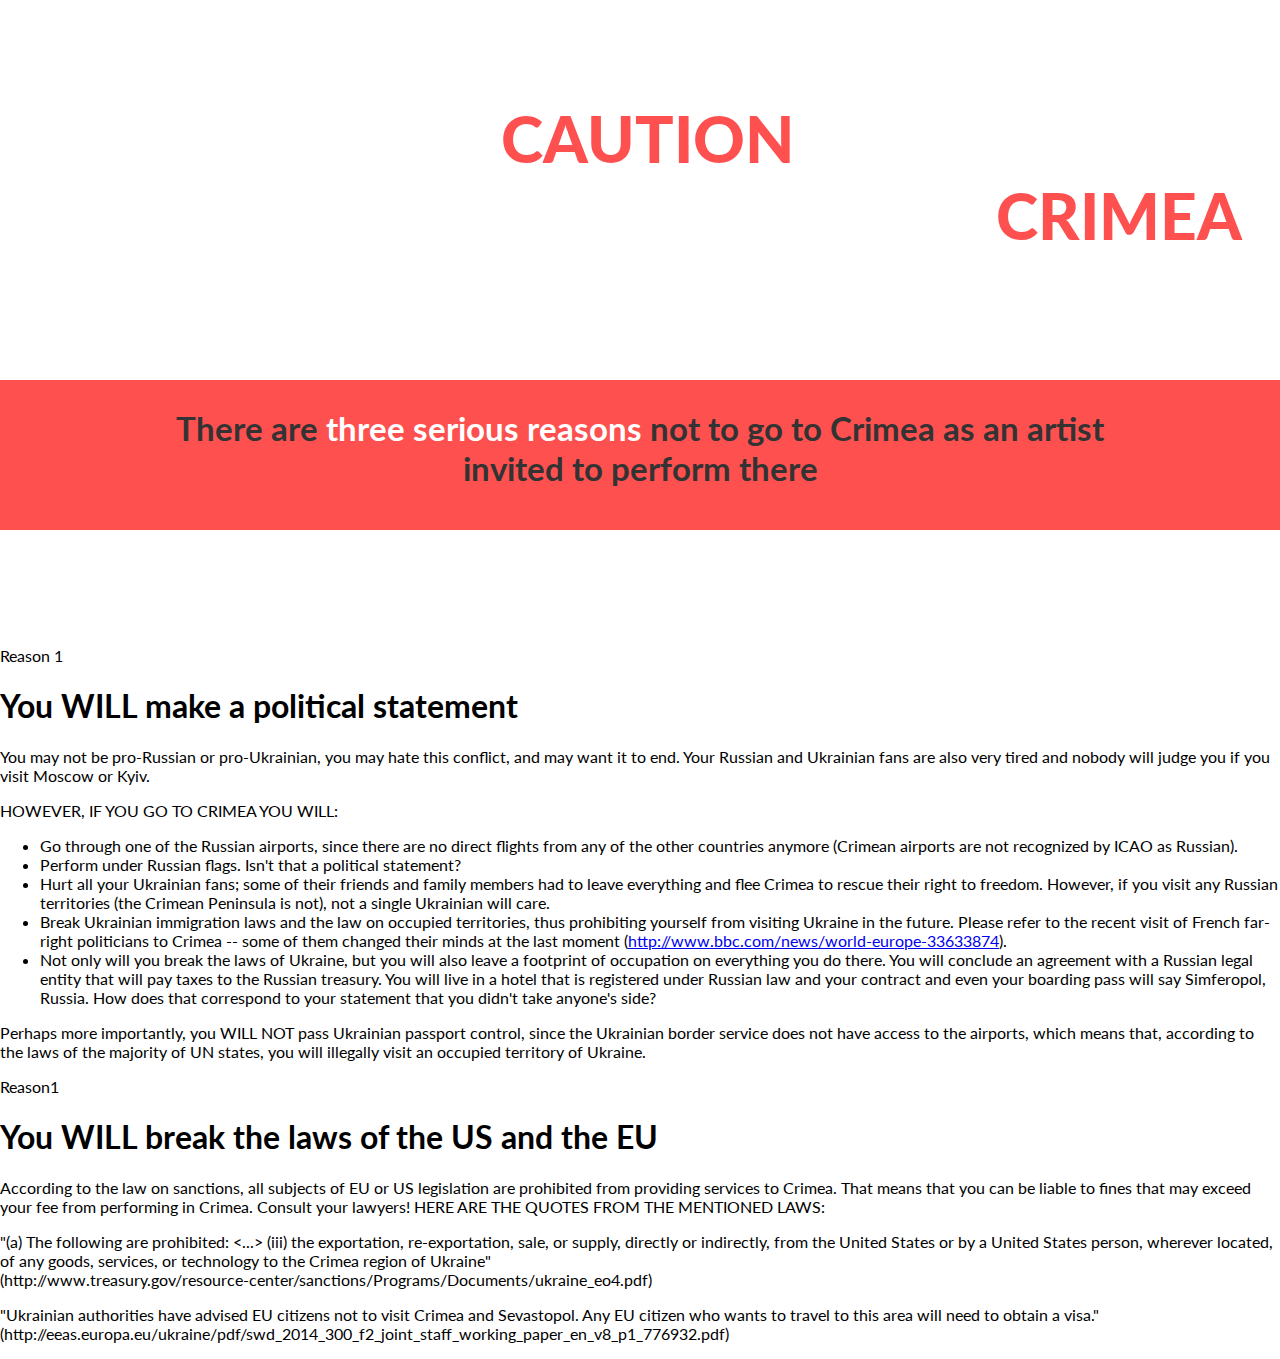
==== index2.html @ 4789ea80 "First commit" ====
<!DOCTYPE html>
<html>
<head>
  <meta http-equiv="Content-Type" content="text/html; charset=windows-1251" />
  <meta http-equiv="keywords" content="web hosting, hosting, online services, domain names, domains" />
  <META HTTP-EQUIV="CACHE-CONTROL" CONTENT="NO-CACHE">
  <META HTTP-EQUIV="PRAGMA" CONTENT="NO-CACHE">
  <meta http-equiv="description" content="web hosting, hosting, online services, domain names, domains" />
	<link href='https://fonts.googleapis.com/css?family=Lato:900,700,400' rel='stylesheet' type='text/css'>
  <link href="style.css" rel="stylesheet" type="text/css" />
  <title>A Word Of Caution To Artists Thinking Of Performing In Crimea</title>
</head>
<body>
  <header>
  	<img src="CrimNash.jpg" alt="" id="bg-img">
  	<h1>A word of <span class='warning'>caution</span> to artists<br />thinking of performing in <span class='warning'>Crimea</span></h1>
  	<footer>
  		<h2>There are <span class='white'>three serious reasons</span> not to go to Crimea as an artist<br />invited to perform there</h2>
  	</footer>
  </header>
  <section class='reason'>
  	<p class="reason">Reason 1</p>
  	<h1>You WILL make a political statement</h1>
  	<p class="description">
  		You may not be pro-Russian or pro-Ukrainian, you may hate this conflict, and may want it to end. Your Russian and Ukrainian fans are also very tired and nobody will judge you if you visit Moscow or Kyiv.
  	</p>
  	<p>
  		<span class='uppercase'>However, if you go to Crimea you WILL:</span>
  		<ul>
  			<li>Go through one of the Russian airports, since there are no direct flights from any of the other countries anymore (Crimean airports are not recognized by ICAO as Russian).</li>
  			<li>Perform under Russian flags. Isn't that a political statement?</li>
  			<li>Hurt all your Ukrainian fans; some of their friends and family members had to leave everything and flee Crimea to rescue their right to freedom. However, if you visit any Russian territories (the Crimean Peninsula is not), not a single Ukrainian will care.</li>
  			<li>Break Ukrainian immigration laws and the law on occupied territories, thus prohibiting yourself from visiting Ukraine in the future. Please refer to the recent visit of French far-right politicians to Crimea -- some of them changed their minds at the last moment (<a href="http://www.bbc.com/news/world-europe-33633874">http://www.bbc.com/news/world-europe-33633874</a>).</li>
  			<li>Not only will you break the laws of Ukraine, but you will also leave a footprint of occupation on everything you do there. You will conclude an agreement with a Russian legal entity that will pay taxes to the Russian treasury. You will live in a hotel that is registered under Russian law and your contract and even your boarding pass will say Simferopol, Russia. How does that correspond to your statement that you didn't take anyone's side?</li>
  		</ul>
  	</p>
  	<p class="description">
  		Perhaps more importantly, you WILL NOT pass Ukrainian passport control, since the Ukrainian border service does not have access to the airports, which means that, according to the laws of the majority of UN states, you will illegally visit an occupied territory of Ukraine.
  	</p>
  </section>
  <section class='reason'>
  	<p class="reason">Reason1</p>
  	<h1>You WILL break the laws of the US and the EU</h1>
  	<p class="description">
  		According to the law on sanctions, all subjects of EU or US legislation are prohibited from providing services to Crimea. That means that you can be liable to fines that may exceed your fee from performing in Crimea. Consult your lawyers!
  		<span class="uppercase">Here are the quotes from the mentioned laws:</span>
  		<p>
  			"(a) The following are prohibited: <...>
(iii) the exportation, re-exportation, sale, or supply, directly or indirectly, from the United States or by a United States person, wherever located, of any goods, services, or technology to the Crimea region of Ukraine"<br />
(http://www.treasury.gov/resource-center/sanctions/Programs/Documents/ukraine_eo4.pdf)
  		</p>
  		<p>
  			"Ukrainian authorities have advised EU citizens not to visit Crimea and Sevastopol. Any
EU citizen who wants to travel to this area will need to obtain a visa."<br />
(http://eeas.europa.eu/ukraine/pdf/swd_2014_300_f2_joint_staff_working_paper_en_v8_p1_776932.pdf)
  		</p>
  	</p>
  </section>
  <section class='reason'></section>
  <section class='interstitial'></section>
  <section class='quotes'></section>
  <section class='govt-advice'></section>
</body>
</html>
---- style.css ----
/*
	Red #ff5050
	Gray #666666
	Text #333333
*/

body {
	font-family: 'Lato', sans-serif;
	margin: 0;
	padding: 0;
}

header {
	height: 530px;
}

span.warning {
	color: #ff5050;
}

header footer {
	height: 150px;
	background-color: #ff5050;
	position: absolute;
	top: 380px;
	min-width: 100%;
	z-index: 10;
}

header footer h2 {
	width: 100%;
	text-align: center;
	color: #333;
	font-size: 25pt;
	font-weight: 700;
}

header footer h2 span.white {
	color: #fff;
}

.uppercase {
	text-transform: uppercase;
}

header h1 {
	font-weight: 900;
	margin-top: 100px;
	position: relative;
	z-index: 10;
	width: 100%;
	text-align: center;
	text-transform: uppercase;
	color: #fff;
	font-family: 'Lato', sans-serif;
	font-size: 48pt;
}

#bg-img {
	z-index: 0;
	position: absolute;
  top: 0;
  left: 0;

  /* Preserve aspet ratio */
  min-width: 100%;
  height: 380px;
}

section.reason h1 {

}
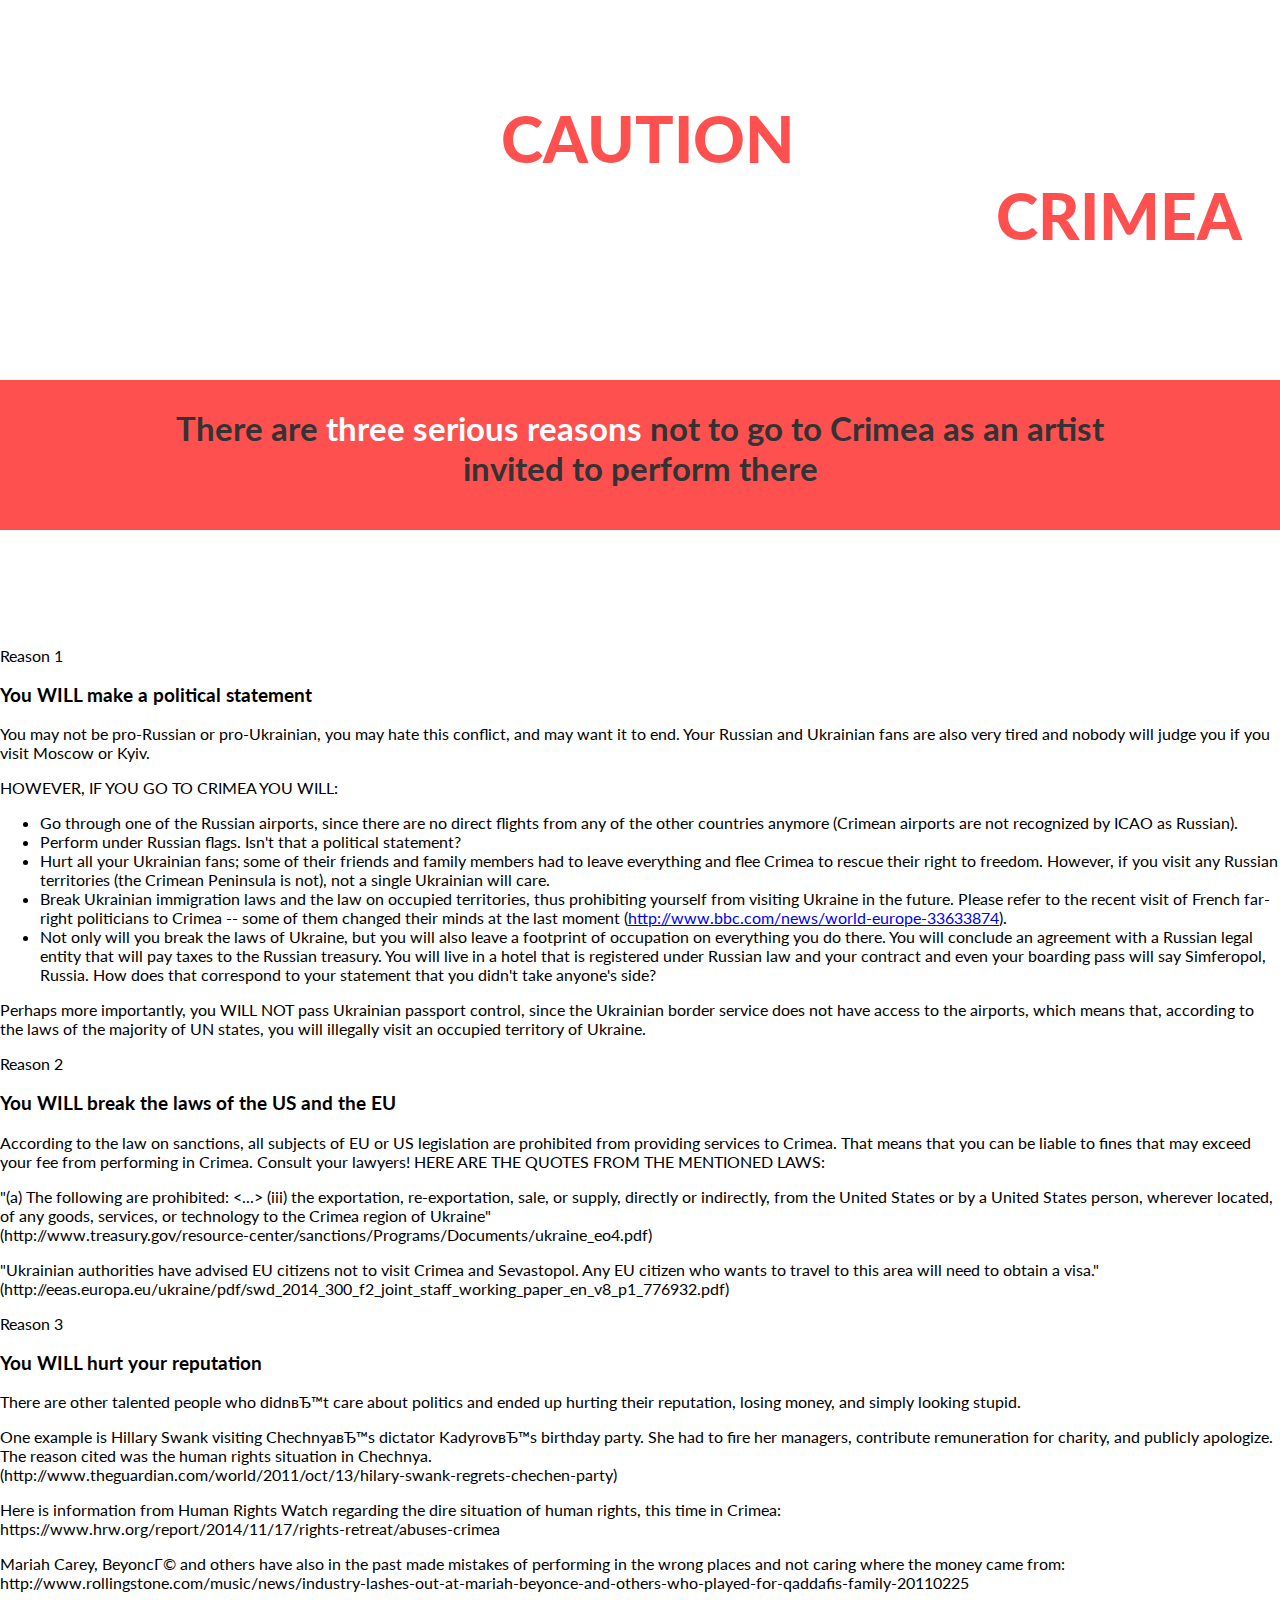
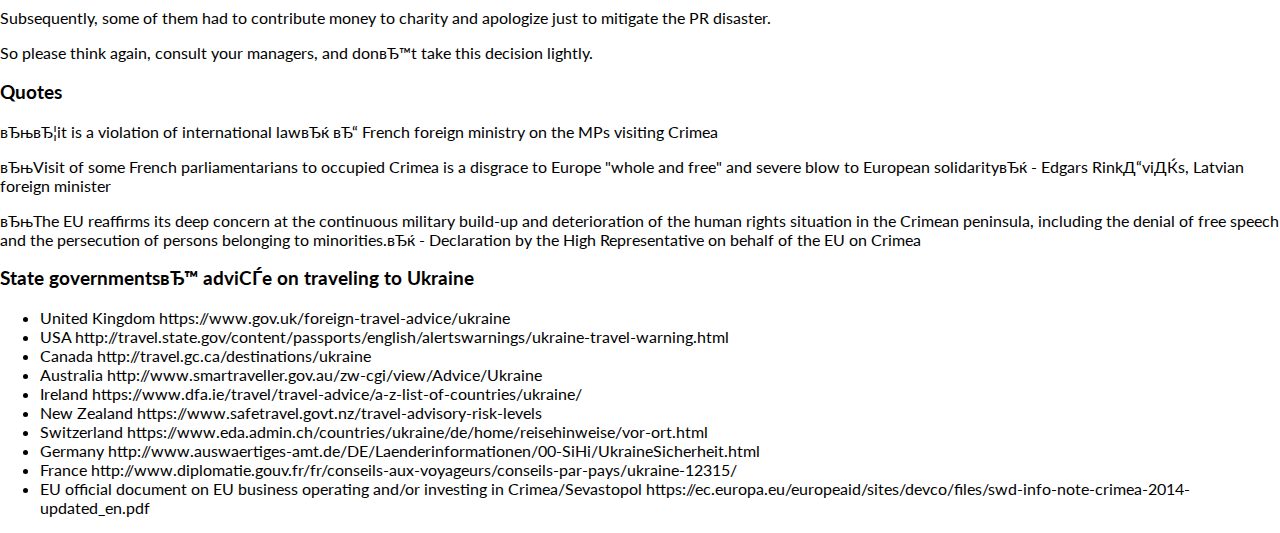
==== commit b9f7a8f2: "Added the rest of the content" ====
--- a/index2.html
+++ b/index2.html
@@ -20,7 +20,7 @@
   </header>
   <section class='reason'>
   	<p class="reason">Reason 1</p>
-  	<h1>You WILL make a political statement</h1>
+  	<h3>You WILL make a political statement</h3>
   	<p class="description">
   		You may not be pro-Russian or pro-Ukrainian, you may hate this conflict, and may want it to end. Your Russian and Ukrainian fans are also very tired and nobody will judge you if you visit Moscow or Kyiv.
   	</p>
@@ -39,8 +39,8 @@
   	</p>
   </section>
   <section class='reason'>
-  	<p class="reason">Reason1</p>
-  	<h1>You WILL break the laws of the US and the EU</h1>
+  	<p class="reason">Reason 2</p>
+  	<h3>You WILL break the laws of the US and the EU</h3>
   	<p class="description">
   		According to the law on sanctions, all subjects of EU or US legislation are prohibited from providing services to Crimea. That means that you can be liable to fines that may exceed your fee from performing in Crimea. Consult your lawyers!
   		<span class="uppercase">Here are the quotes from the mentioned laws:</span>
@@ -56,10 +56,91 @@
   		</p>
   	</p>
   </section>
-  <section class='reason'></section>
-  <section class='interstitial'></section>
-  <section class='quotes'></section>
-  <section class='govt-advice'></section>
+  <section class='reason'>
+  	<p class="reason">Reason 3</p>
+  	<h3>You WILL hurt your reputation</h3>
+  	<p class="description">
+  		There are other talented people who didn’t care about politics and ended up hurting their reputation, losing money, and simply looking stupid.
+  	</p>
+  	<p>
+  		One example is Hillary Swank visiting Chechnya’s dictator Kadyrov’s birthday party. She had to fire her managers, contribute remuneration for charity, and publicly apologize. The reason cited was the human rights situation in Chechnya.<br />
+  		(http://www.theguardian.com/world/2011/oct/13/hilary-swank-regrets-chechen-party)
+  	</p>
+  	<p>
+  		Here is information from Human Rights Watch regarding the dire situation of human rights, this time in Crimea:<br />
+  		https://www.hrw.org/report/2014/11/17/rights-retreat/abuses-crimea
+  	</p>
+  	<p>
+  		Mariah Carey, Beyoncé and others have also in the past made mistakes of performing in the wrong places and not caring where the money came from: <br />
+  		http://www.rollingstone.com/music/news/industry-lashes-out-at-mariah-beyonce-and-others-who-played-for-qaddafis-family-20110225
+  	</p>
+  	<p>
+  		Subsequently, some of them had to contribute money to charity and apologize just to mitigate the PR disaster.
+  	</p>
+  </section>
+  <section class='interstitial'>
+  	So please think again, consult your managers, and don’t take this decision lightly.
+  </section>
+  <section class='quotes'>
+  	<h3>Quotes</h3>
+  	<p>
+  		“…it is a violation of international law”
+– French foreign ministry on the MPs visiting Crimea
+  	</p>
+  	<p>
+  		“Visit of some French parliamentarians to occupied Crimea is a disgrace to Europe "whole and free" and severe blow to European solidarity”
+- Edgars Rinkēvičs, Latvian foreign minister
+  	</p>
+  	<p>
+  		“The EU reaffirms its deep concern at the continuous military build-up and deterioration of the human rights situation in the Crimean peninsula, including the denial of free speech and the persecution of persons belonging to minorities.”
+- Declaration by the High Representative on behalf of the EU on Crimea
+  	</p>
+  </section>
+  <section class='govt-advice'>
+  	<h3>State governments’ adviсe on traveling to Ukraine</h3>
+  	<ul>
+  		<li>
+  			United Kingdom
+  			https://www.gov.uk/foreign-travel-advice/ukraine
+  		</li>
+  		<li>
+  			USA
+				http://travel.state.gov/content/passports/english/alertswarnings/ukraine-travel-warning.html
+  		</li>
+  		<li>
+				Canada
+				http://travel.gc.ca/destinations/ukraine
+  		</li>
+  		<li>
+				Australia
+				http://www.smartraveller.gov.au/zw-cgi/view/Advice/Ukraine
+  		</li>
+  		<li>
+				Ireland
+				https://www.dfa.ie/travel/travel-advice/a-z-list-of-countries/ukraine/
+  		</li>
+  		<li>
+				New Zealand
+				https://www.safetravel.govt.nz/travel-advisory-risk-levels
+  		</li>
+  		<li>
+				Switzerland
+				https://www.eda.admin.ch/countries/ukraine/de/home/reisehinweise/vor-ort.html
+  		</li>
+  		<li>
+				Germany
+				http://www.auswaertiges-amt.de/DE/Laenderinformationen/00-SiHi/UkraineSicherheit.html
+  		</li>
+  		<li>
+				France
+				http://www.diplomatie.gouv.fr/fr/conseils-aux-voyageurs/conseils-par-pays/ukraine-12315/
+  		</li>
+  		<li>
+				EU official document on EU business operating and/or investing in Crimea/Sevastopol
+				https://ec.europa.eu/europeaid/sites/devco/files/swd-info-note-crimea-2014-updated_en.pdf
+  		</li>
+  	</ul>
+  </section>
 </body>
 </html>
 
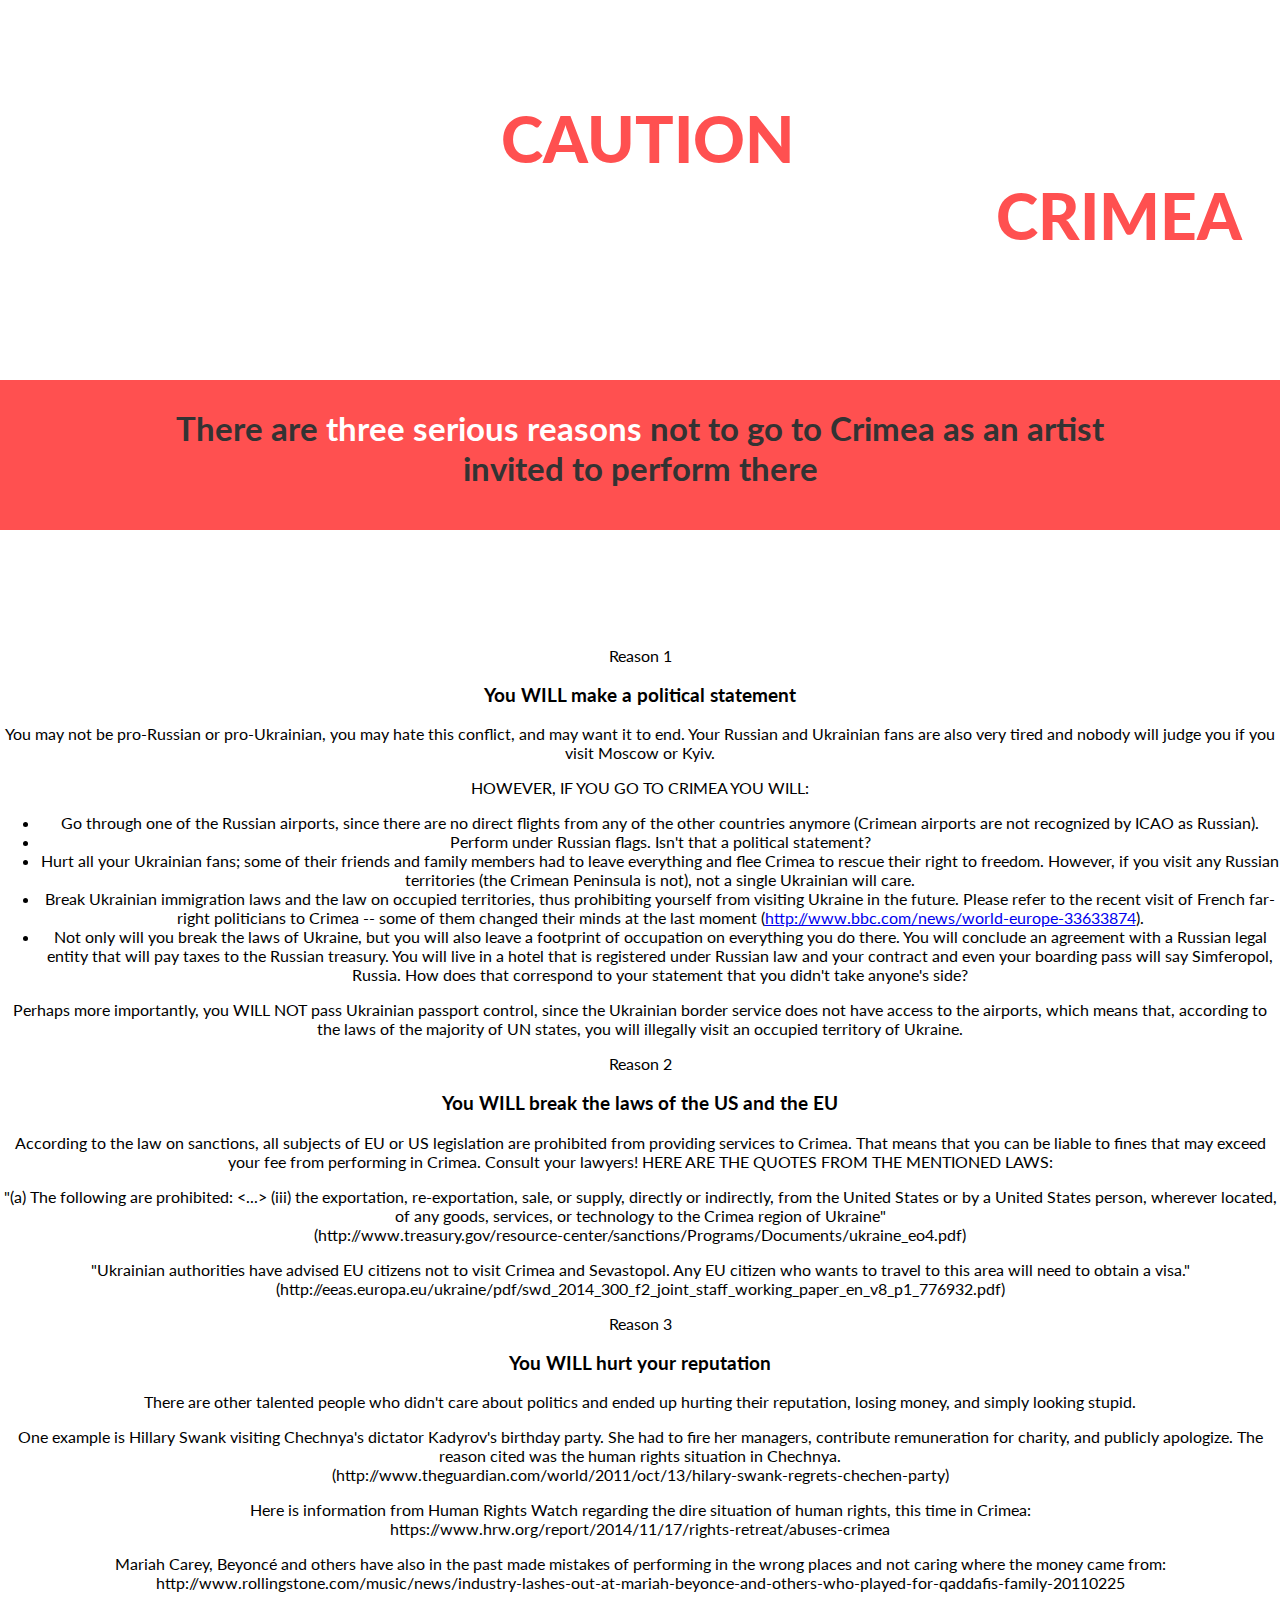
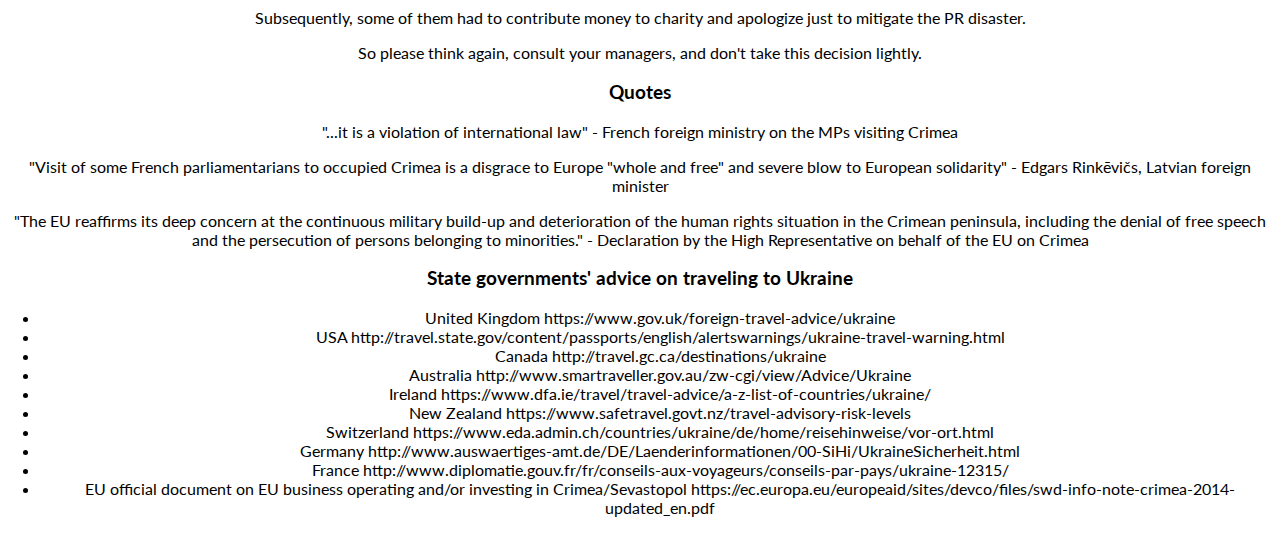
==== commit 93734b02: "Fixed all special characters" ====
--- a/index2.html
+++ b/index2.html
@@ -60,10 +60,10 @@
   	<p class="reason">Reason 3</p>
   	<h3>You WILL hurt your reputation</h3>
   	<p class="description">
-  		There are other talented people who didn’t care about politics and ended up hurting their reputation, losing money, and simply looking stupid.
+  		There are other talented people who didn't care about politics and ended up hurting their reputation, losing money, and simply looking stupid.
   	</p>
   	<p>
-  		One example is Hillary Swank visiting Chechnya’s dictator Kadyrov’s birthday party. She had to fire her managers, contribute remuneration for charity, and publicly apologize. The reason cited was the human rights situation in Chechnya.<br />
+  		One example is Hillary Swank visiting Chechnya's dictator Kadyrov's birthday party. She had to fire her managers, contribute remuneration for charity, and publicly apologize. The reason cited was the human rights situation in Chechnya.<br />
   		(http://www.theguardian.com/world/2011/oct/13/hilary-swank-regrets-chechen-party)
   	</p>
   	<p>
@@ -71,7 +71,7 @@
   		https://www.hrw.org/report/2014/11/17/rights-retreat/abuses-crimea
   	</p>
   	<p>
-  		Mariah Carey, Beyoncé and others have also in the past made mistakes of performing in the wrong places and not caring where the money came from: <br />
+  		Mariah Carey, Beyonc&eacute; and others have also in the past made mistakes of performing in the wrong places and not caring where the money came from: <br />
   		http://www.rollingstone.com/music/news/industry-lashes-out-at-mariah-beyonce-and-others-who-played-for-qaddafis-family-20110225
   	</p>
   	<p>
@@ -79,25 +79,25 @@
   	</p>
   </section>
   <section class='interstitial'>
-  	So please think again, consult your managers, and don’t take this decision lightly.
+  	So please think again, consult your managers, and don't take this decision lightly.
   </section>
   <section class='quotes'>
   	<h3>Quotes</h3>
   	<p>
-  		“…it is a violation of international law”
-– French foreign ministry on the MPs visiting Crimea
+  		"...it is a violation of international law"
+- French foreign ministry on the MPs visiting Crimea
   	</p>
   	<p>
-  		“Visit of some French parliamentarians to occupied Crimea is a disgrace to Europe "whole and free" and severe blow to European solidarity”
-- Edgars Rinkēvičs, Latvian foreign minister
+  		"Visit of some French parliamentarians to occupied Crimea is a disgrace to Europe "whole and free" and severe blow to European solidarity"
+- Edgars Rink&#275;vi&ccaron;s, Latvian foreign minister
   	</p>
   	<p>
-  		“The EU reaffirms its deep concern at the continuous military build-up and deterioration of the human rights situation in the Crimean peninsula, including the denial of free speech and the persecution of persons belonging to minorities.”
+  		"The EU reaffirms its deep concern at the continuous military build-up and deterioration of the human rights situation in the Crimean peninsula, including the denial of free speech and the persecution of persons belonging to minorities."
 - Declaration by the High Representative on behalf of the EU on Crimea
   	</p>
   </section>
   <section class='govt-advice'>
-  	<h3>State governments’ adviсe on traveling to Ukraine</h3>
+  	<h3>State governments' advice on traveling to Ukraine</h3>
   	<ul>
   		<li>
   			United Kingdom
--- a/style.css
+++ b/style.css
@@ -67,6 +67,11 @@
   height: 380px;
 }
 
+section {
+	width: 100%;
+	text-align: center;
+}
+
 section.reason h1 {
 
 }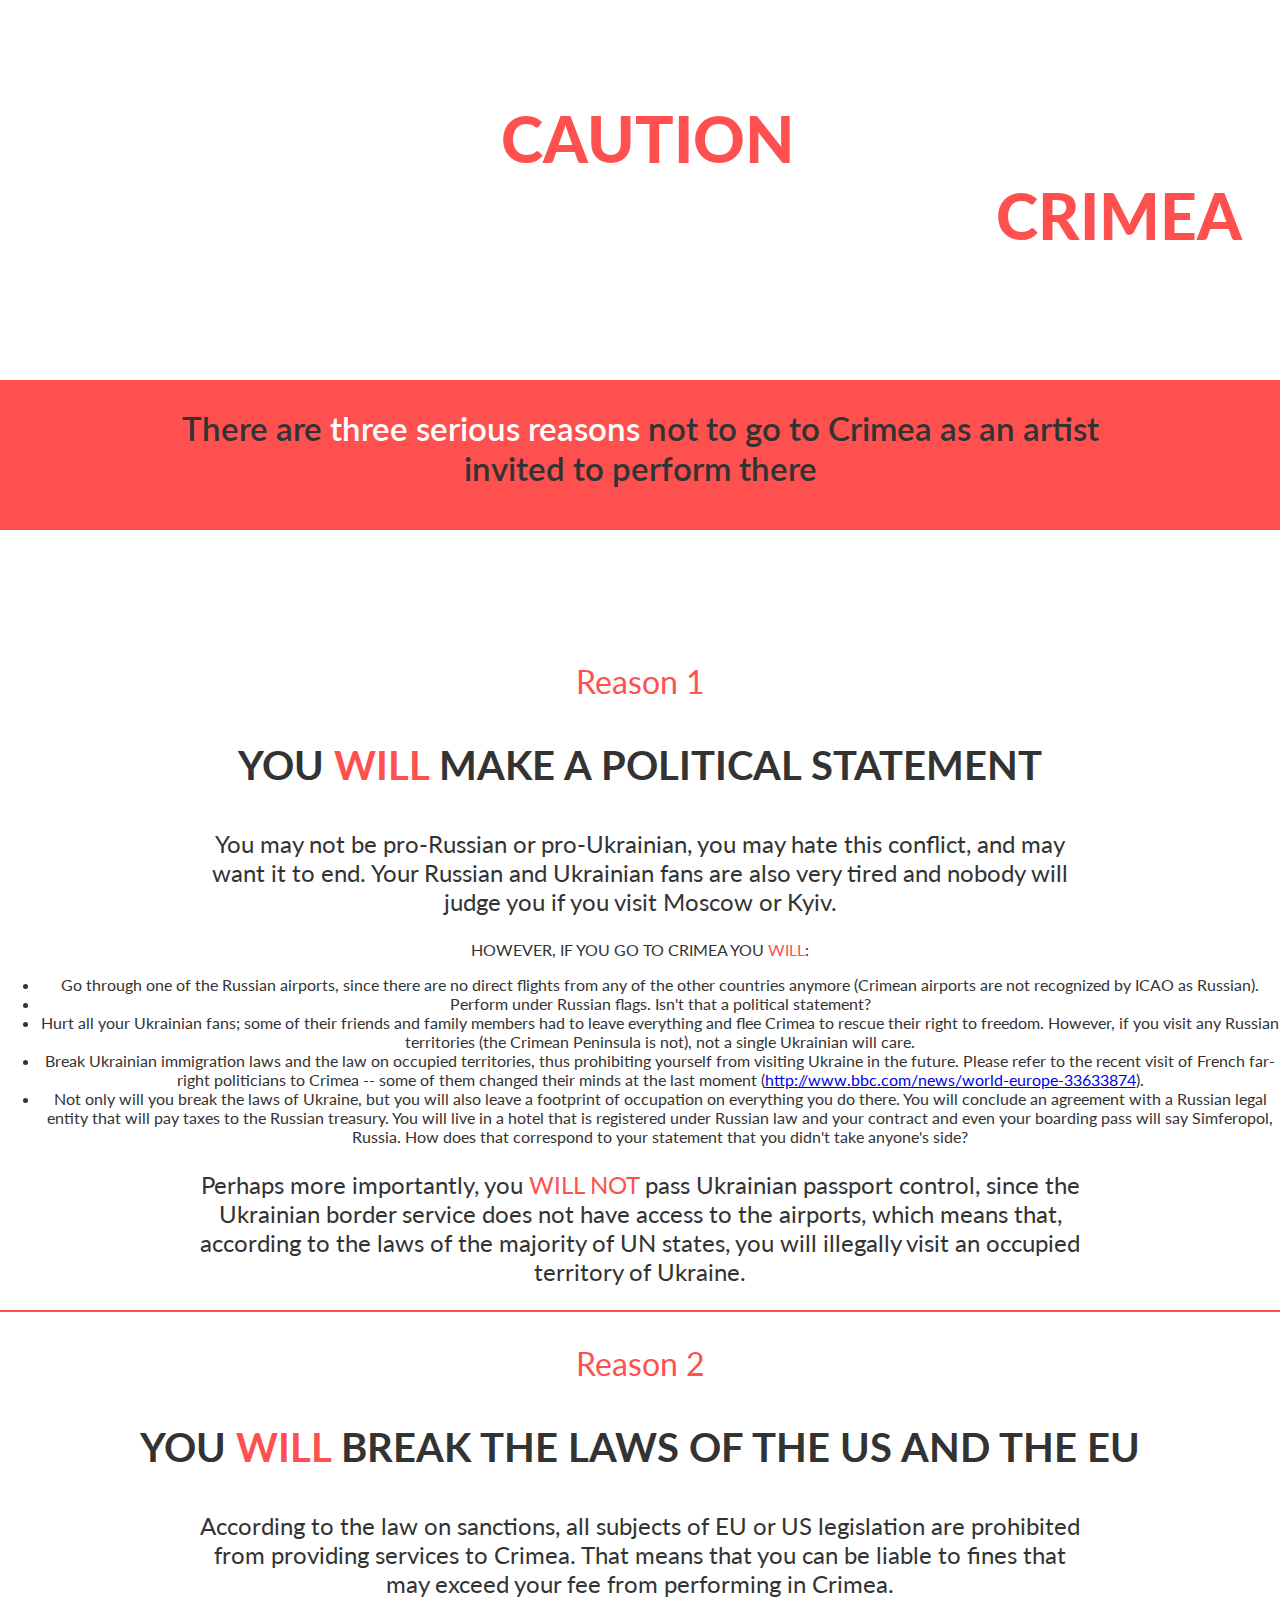
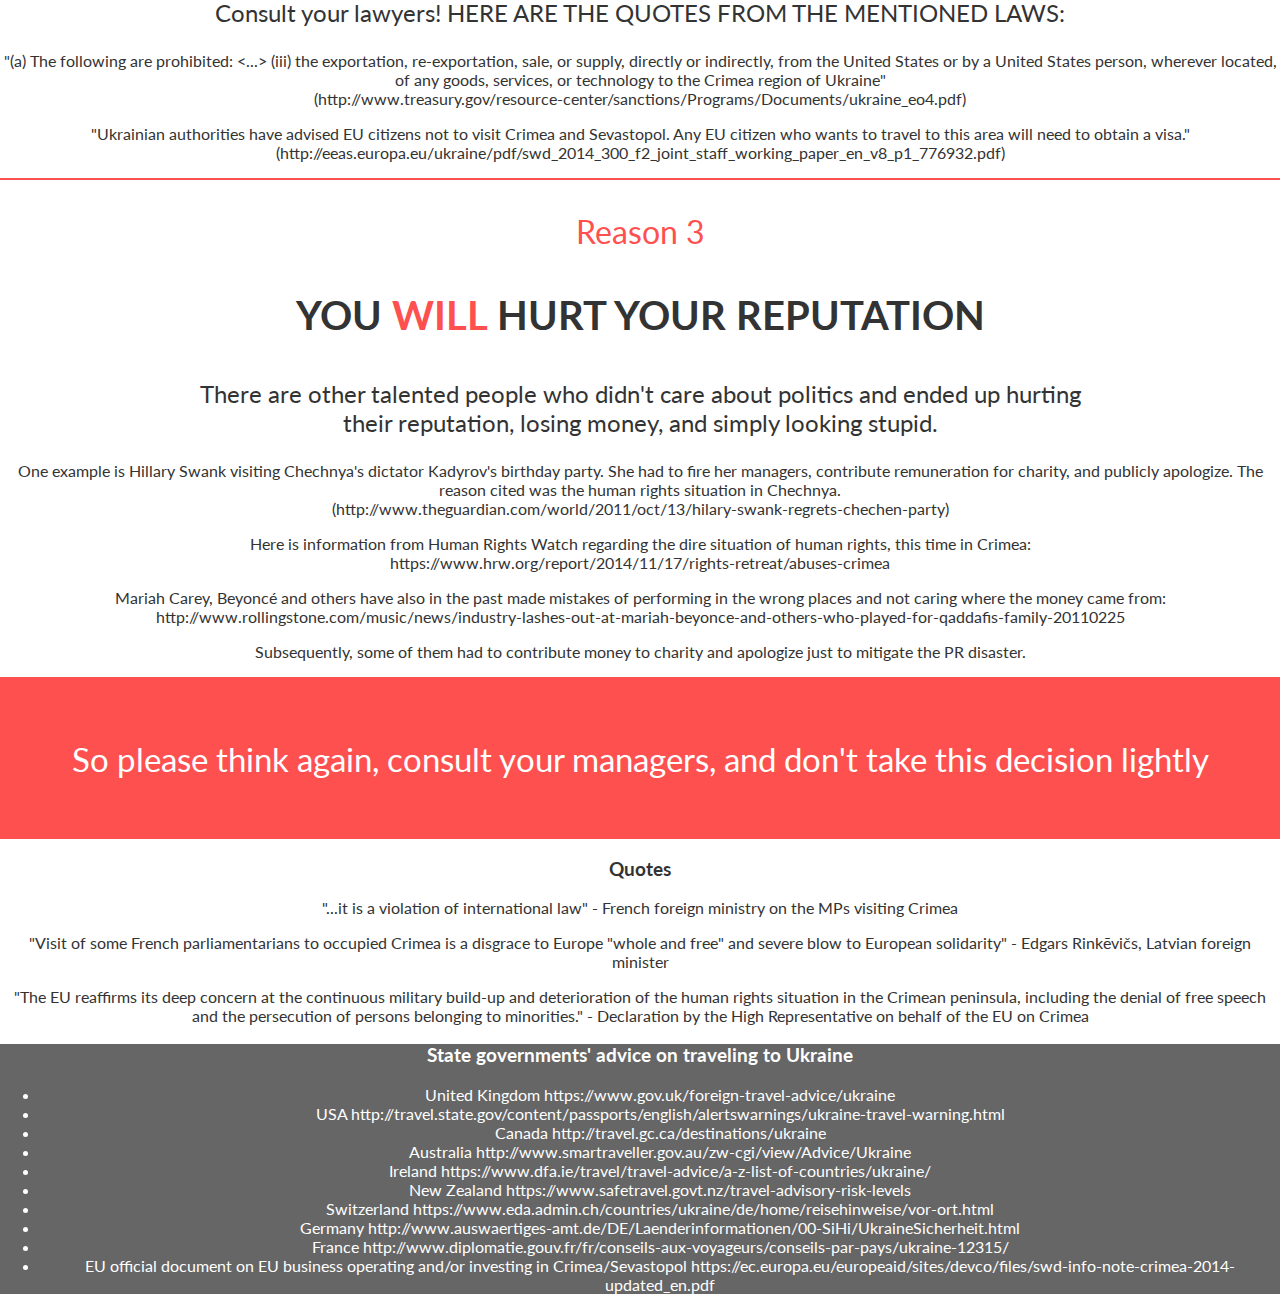
==== commit 66b7b911: "Improved a lot of formatting" ====
--- a/index2.html
+++ b/index2.html
@@ -6,140 +6,140 @@
   <META HTTP-EQUIV="CACHE-CONTROL" CONTENT="NO-CACHE">
   <META HTTP-EQUIV="PRAGMA" CONTENT="NO-CACHE">
   <meta http-equiv="description" content="web hosting, hosting, online services, domain names, domains" />
-	<link href='https://fonts.googleapis.com/css?family=Lato:900,700,400' rel='stylesheet' type='text/css'>
+  <link href='https://fonts.googleapis.com/css?family=Lato:900,700,400' rel='stylesheet' type='text/css'>
   <link href="style.css" rel="stylesheet" type="text/css" />
   <title>A Word Of Caution To Artists Thinking Of Performing In Crimea</title>
 </head>
 <body>
   <header>
-  	<img src="CrimNash.jpg" alt="" id="bg-img">
-  	<h1>A word of <span class='warning'>caution</span> to artists<br />thinking of performing in <span class='warning'>Crimea</span></h1>
-  	<footer>
-  		<h2>There are <span class='white'>three serious reasons</span> not to go to Crimea as an artist<br />invited to perform there</h2>
-  	</footer>
+    <img src="CrimNash.jpg" alt="" id="bg-img">
+    <h1>A word of <span class='warning'>caution</span> to artists<br />thinking of performing in <span class='warning'>Crimea</span></h1>
+    <footer>
+      <h2>There are <span class='white'>three serious reasons</span> not to go to Crimea as an artist<br />invited to perform there</h2>
+    </footer>
   </header>
   <section class='reason'>
-  	<p class="reason">Reason 1</p>
-  	<h3>You WILL make a political statement</h3>
-  	<p class="description">
-  		You may not be pro-Russian or pro-Ukrainian, you may hate this conflict, and may want it to end. Your Russian and Ukrainian fans are also very tired and nobody will judge you if you visit Moscow or Kyiv.
-  	</p>
-  	<p>
-  		<span class='uppercase'>However, if you go to Crimea you WILL:</span>
-  		<ul>
-  			<li>Go through one of the Russian airports, since there are no direct flights from any of the other countries anymore (Crimean airports are not recognized by ICAO as Russian).</li>
-  			<li>Perform under Russian flags. Isn't that a political statement?</li>
-  			<li>Hurt all your Ukrainian fans; some of their friends and family members had to leave everything and flee Crimea to rescue their right to freedom. However, if you visit any Russian territories (the Crimean Peninsula is not), not a single Ukrainian will care.</li>
-  			<li>Break Ukrainian immigration laws and the law on occupied territories, thus prohibiting yourself from visiting Ukraine in the future. Please refer to the recent visit of French far-right politicians to Crimea -- some of them changed their minds at the last moment (<a href="http://www.bbc.com/news/world-europe-33633874">http://www.bbc.com/news/world-europe-33633874</a>).</li>
-  			<li>Not only will you break the laws of Ukraine, but you will also leave a footprint of occupation on everything you do there. You will conclude an agreement with a Russian legal entity that will pay taxes to the Russian treasury. You will live in a hotel that is registered under Russian law and your contract and even your boarding pass will say Simferopol, Russia. How does that correspond to your statement that you didn't take anyone's side?</li>
-  		</ul>
-  	</p>
-  	<p class="description">
-  		Perhaps more importantly, you WILL NOT pass Ukrainian passport control, since the Ukrainian border service does not have access to the airports, which means that, according to the laws of the majority of UN states, you will illegally visit an occupied territory of Ukraine.
-  	</p>
+    <p class="reason">Reason 1</p>
+    <h3>You <span class='warning'>WILL</span> make a political statement</h3>
+    <p class="description" id="description1">
+      You may not be pro-Russian or pro-Ukrainian, you may hate this conflict, and may want it to end. Your Russian and Ukrainian fans are also very tired and nobody will judge you if you visit Moscow or Kyiv.
+    </p>
+    <p>
+      <span class='uppercase'>However, if you go to Crimea you <span class='warning'>WILL</span>:</span>
+      <ul>
+        <li>Go through one of the Russian airports, since there are no direct flights from any of the other countries anymore (Crimean airports are not recognized by ICAO as Russian).</li>
+        <li>Perform under Russian flags. Isn't that a political statement?</li>
+        <li>Hurt all your Ukrainian fans; some of their friends and family members had to leave everything and flee Crimea to rescue their right to freedom. However, if you visit any Russian territories (the Crimean Peninsula is not), not a single Ukrainian will care.</li>
+        <li>Break Ukrainian immigration laws and the law on occupied territories, thus prohibiting yourself from visiting Ukraine in the future. Please refer to the recent visit of French far-right politicians to Crimea -- some of them changed their minds at the last moment (<a href="http://www.bbc.com/news/world-europe-33633874">http://www.bbc.com/news/world-europe-33633874</a>).</li>
+        <li>Not only will you break the laws of Ukraine, but you will also leave a footprint of occupation on everything you do there. You will conclude an agreement with a Russian legal entity that will pay taxes to the Russian treasury. You will live in a hotel that is registered under Russian law and your contract and even your boarding pass will say Simferopol, Russia. How does that correspond to your statement that you didn't take anyone's side?</li>
+      </ul>
+    </p>
+    <p class="description">
+      Perhaps more importantly, you <span class='warning'>WILL NOT</span> pass Ukrainian passport control, since the Ukrainian border service does not have access to the airports, which means that, according to the laws of the majority of UN states, you will illegally visit an occupied territory of Ukraine.
+    </p>
   </section>
   <section class='reason'>
-  	<p class="reason">Reason 2</p>
-  	<h3>You WILL break the laws of the US and the EU</h3>
-  	<p class="description">
-  		According to the law on sanctions, all subjects of EU or US legislation are prohibited from providing services to Crimea. That means that you can be liable to fines that may exceed your fee from performing in Crimea. Consult your lawyers!
-  		<span class="uppercase">Here are the quotes from the mentioned laws:</span>
-  		<p>
-  			"(a) The following are prohibited: <...>
+    <p class="reason">Reason 2</p>
+    <h3>You <span class='warning'>WILL</span> break the laws of the US and the EU</h3>
+    <p class="description">
+      According to the law on sanctions, all subjects of EU or US legislation are prohibited from providing services to Crimea. That means that you can be liable to fines that may exceed your fee from performing in Crimea.<br />Consult your lawyers!
+      <span class="uppercase">Here are the quotes from the mentioned laws:</span>
+      <p>
+        "(a) The following are prohibited: <...>
 (iii) the exportation, re-exportation, sale, or supply, directly or indirectly, from the United States or by a United States person, wherever located, of any goods, services, or technology to the Crimea region of Ukraine"<br />
 (http://www.treasury.gov/resource-center/sanctions/Programs/Documents/ukraine_eo4.pdf)
-  		</p>
-  		<p>
-  			"Ukrainian authorities have advised EU citizens not to visit Crimea and Sevastopol. Any
+      </p>
+      <p>
+        "Ukrainian authorities have advised EU citizens not to visit Crimea and Sevastopol. Any
 EU citizen who wants to travel to this area will need to obtain a visa."<br />
 (http://eeas.europa.eu/ukraine/pdf/swd_2014_300_f2_joint_staff_working_paper_en_v8_p1_776932.pdf)
-  		</p>
-  	</p>
+      </p>
+    </p>
   </section>
   <section class='reason'>
-  	<p class="reason">Reason 3</p>
-  	<h3>You WILL hurt your reputation</h3>
-  	<p class="description">
-  		There are other talented people who didn't care about politics and ended up hurting their reputation, losing money, and simply looking stupid.
-  	</p>
-  	<p>
-  		One example is Hillary Swank visiting Chechnya's dictator Kadyrov's birthday party. She had to fire her managers, contribute remuneration for charity, and publicly apologize. The reason cited was the human rights situation in Chechnya.<br />
-  		(http://www.theguardian.com/world/2011/oct/13/hilary-swank-regrets-chechen-party)
-  	</p>
-  	<p>
-  		Here is information from Human Rights Watch regarding the dire situation of human rights, this time in Crimea:<br />
-  		https://www.hrw.org/report/2014/11/17/rights-retreat/abuses-crimea
-  	</p>
-  	<p>
-  		Mariah Carey, Beyonc&eacute; and others have also in the past made mistakes of performing in the wrong places and not caring where the money came from: <br />
-  		http://www.rollingstone.com/music/news/industry-lashes-out-at-mariah-beyonce-and-others-who-played-for-qaddafis-family-20110225
-  	</p>
-  	<p>
-  		Subsequently, some of them had to contribute money to charity and apologize just to mitigate the PR disaster.
-  	</p>
+    <p class="reason">Reason 3</p>
+    <h3>You <span class='warning'>WILL</span> hurt your reputation</h3>
+    <p class="description">
+      There are other talented people who didn't care about politics and ended up hurting their reputation, losing money, and simply looking stupid.
+    </p>
+    <p>
+      One example is Hillary Swank visiting Chechnya's dictator Kadyrov's birthday party. She had to fire her managers, contribute remuneration for charity, and publicly apologize. The reason cited was the human rights situation in Chechnya.<br />
+      (http://www.theguardian.com/world/2011/oct/13/hilary-swank-regrets-chechen-party)
+    </p>
+    <p>
+      Here is information from Human Rights Watch regarding the dire situation of human rights, this time in Crimea:<br />
+      https://www.hrw.org/report/2014/11/17/rights-retreat/abuses-crimea
+    </p>
+    <p>
+      Mariah Carey, Beyonc&eacute; and others have also in the past made mistakes of performing in the wrong places and not caring where the money came from: <br />
+      http://www.rollingstone.com/music/news/industry-lashes-out-at-mariah-beyonce-and-others-who-played-for-qaddafis-family-20110225
+    </p>
+    <p>
+      Subsequently, some of them had to contribute money to charity and apologize just to mitigate the PR disaster.
+    </p>
   </section>
   <section class='interstitial'>
-  	So please think again, consult your managers, and don't take this decision lightly.
+    So please think again, consult your managers, and don't take this decision lightly
   </section>
   <section class='quotes'>
-  	<h3>Quotes</h3>
-  	<p>
-  		"...it is a violation of international law"
+    <h3>Quotes</h3>
+    <p>
+      "...it is a violation of international law"
 - French foreign ministry on the MPs visiting Crimea
-  	</p>
-  	<p>
-  		"Visit of some French parliamentarians to occupied Crimea is a disgrace to Europe "whole and free" and severe blow to European solidarity"
+    </p>
+    <p>
+      "Visit of some French parliamentarians to occupied Crimea is a disgrace to Europe "whole and free" and severe blow to European solidarity"
 - Edgars Rink&#275;vi&ccaron;s, Latvian foreign minister
-  	</p>
-  	<p>
-  		"The EU reaffirms its deep concern at the continuous military build-up and deterioration of the human rights situation in the Crimean peninsula, including the denial of free speech and the persecution of persons belonging to minorities."
+    </p>
+    <p>
+      "The EU reaffirms its deep concern at the continuous military build-up and deterioration of the human rights situation in the Crimean peninsula, including the denial of free speech and the persecution of persons belonging to minorities."
 - Declaration by the High Representative on behalf of the EU on Crimea
-  	</p>
+    </p>
   </section>
   <section class='govt-advice'>
-  	<h3>State governments' advice on traveling to Ukraine</h3>
-  	<ul>
-  		<li>
-  			United Kingdom
-  			https://www.gov.uk/foreign-travel-advice/ukraine
-  		</li>
-  		<li>
-  			USA
-				http://travel.state.gov/content/passports/english/alertswarnings/ukraine-travel-warning.html
-  		</li>
-  		<li>
-				Canada
-				http://travel.gc.ca/destinations/ukraine
-  		</li>
-  		<li>
-				Australia
-				http://www.smartraveller.gov.au/zw-cgi/view/Advice/Ukraine
-  		</li>
-  		<li>
-				Ireland
-				https://www.dfa.ie/travel/travel-advice/a-z-list-of-countries/ukraine/
-  		</li>
-  		<li>
-				New Zealand
-				https://www.safetravel.govt.nz/travel-advisory-risk-levels
-  		</li>
-  		<li>
-				Switzerland
-				https://www.eda.admin.ch/countries/ukraine/de/home/reisehinweise/vor-ort.html
-  		</li>
-  		<li>
-				Germany
-				http://www.auswaertiges-amt.de/DE/Laenderinformationen/00-SiHi/UkraineSicherheit.html
-  		</li>
-  		<li>
-				France
-				http://www.diplomatie.gouv.fr/fr/conseils-aux-voyageurs/conseils-par-pays/ukraine-12315/
-  		</li>
-  		<li>
-				EU official document on EU business operating and/or investing in Crimea/Sevastopol
-				https://ec.europa.eu/europeaid/sites/devco/files/swd-info-note-crimea-2014-updated_en.pdf
-  		</li>
-  	</ul>
+    <h3>State governments' advice on traveling to Ukraine</h3>
+    <ul>
+      <li>
+        United Kingdom
+        https://www.gov.uk/foreign-travel-advice/ukraine
+      </li>
+      <li>
+        USA
+        http://travel.state.gov/content/passports/english/alertswarnings/ukraine-travel-warning.html
+      </li>
+      <li>
+        Canada
+        http://travel.gc.ca/destinations/ukraine
+      </li>
+      <li>
+        Australia
+        http://www.smartraveller.gov.au/zw-cgi/view/Advice/Ukraine
+      </li>
+      <li>
+        Ireland
+        https://www.dfa.ie/travel/travel-advice/a-z-list-of-countries/ukraine/
+      </li>
+      <li>
+        New Zealand
+        https://www.safetravel.govt.nz/travel-advisory-risk-levels
+      </li>
+      <li>
+        Switzerland
+        https://www.eda.admin.ch/countries/ukraine/de/home/reisehinweise/vor-ort.html
+      </li>
+      <li>
+        Germany
+        http://www.auswaertiges-amt.de/DE/Laenderinformationen/00-SiHi/UkraineSicherheit.html
+      </li>
+      <li>
+        France
+        http://www.diplomatie.gouv.fr/fr/conseils-aux-voyageurs/conseils-par-pays/ukraine-12315/
+      </li>
+      <li>
+        EU official document on EU business operating and/or investing in Crimea/Sevastopol
+        https://ec.europa.eu/europeaid/sites/devco/files/swd-info-note-crimea-2014-updated_en.pdf
+      </li>
+    </ul>
   </section>
 </body>
 </html>
--- a/style.css
+++ b/style.css
@@ -1,77 +1,109 @@
 /*
-	Red #ff5050
-	Gray #666666
-	Text #333333
+  Red #ff5050
+  Gray #666666
+  Text #333333
 */
 
 body {
-	font-family: 'Lato', sans-serif;
-	margin: 0;
-	padding: 0;
+  font-family: 'Lato', sans-serif;
+  margin: 0;
+  padding: 0;
+  color: #333;
 }
 
 header {
-	height: 530px;
+  height: 530px;
 }
 
 span.warning {
-	color: #ff5050;
+  color: #ff5050;
 }
 
 header footer {
-	height: 150px;
-	background-color: #ff5050;
-	position: absolute;
-	top: 380px;
-	min-width: 100%;
-	z-index: 10;
+  height: 150px;
+  background-color: #ff5050;
+  position: absolute;
+  top: 380px;
+  min-width: 100%;
+  z-index: 10;
 }
 
 header footer h2 {
-	width: 100%;
-	text-align: center;
-	color: #333;
-	font-size: 25pt;
-	font-weight: 700;
+  width: 100%;
+  text-align: center;
+  color: #333;
+  font-size: 25pt;
+  font-weight: 600;
 }
 
 header footer h2 span.white {
-	color: #fff;
+  color: #fff;
 }
 
 .uppercase {
-	text-transform: uppercase;
+  text-transform: uppercase;
 }
 
 header h1 {
-	font-weight: 900;
-	margin-top: 100px;
-	position: relative;
-	z-index: 10;
-	width: 100%;
-	text-align: center;
-	text-transform: uppercase;
-	color: #fff;
-	font-family: 'Lato', sans-serif;
-	font-size: 48pt;
+  font-weight: 900;
+  margin-top: 100px;
+  position: relative;
+  z-index: 10;
+  width: 100%;
+  text-align: center;
+  text-transform: uppercase;
+  color: #fff;
+  font-family: 'Lato', sans-serif;
+  font-size: 48pt;
 }
 
 #bg-img {
-	z-index: 0;
-	position: absolute;
+  z-index: 0;
+  position: absolute;
   top: 0;
   left: 0;
 
-  /* Preserve aspet ratio */
+  /* Preserve aspect ratio */
   min-width: 100%;
   height: 380px;
 }
 
 section {
-	width: 100%;
-	text-align: center;
+  width: 100%;
+  text-align: center;
 }
 
-section.reason h1 {
+section.reason {
+  border-bottom: solid 2px #ff5050;
+}
 
-}+section.reason p.reason {
+  color: #ff5050;
+  font-size: 24pt;
+}
+
+section.reason h3 {
+  text-transform: uppercase;
+  font-size: 30pt;
+}
+
+p.description {
+  font-size: 18pt;
+  width: 70%;
+  margin-left: auto;
+  margin-right: auto;
+}
+
+section.interstitial {
+  padding-top: 60px;
+  height: 100px;
+  background-color: #ff5050;
+  color: #fff;
+  font-size: 25pt;
+  font-weight: 400;
+}
+
+section.govt-advice {
+  background-color: #666;
+  color: #fff;
+}
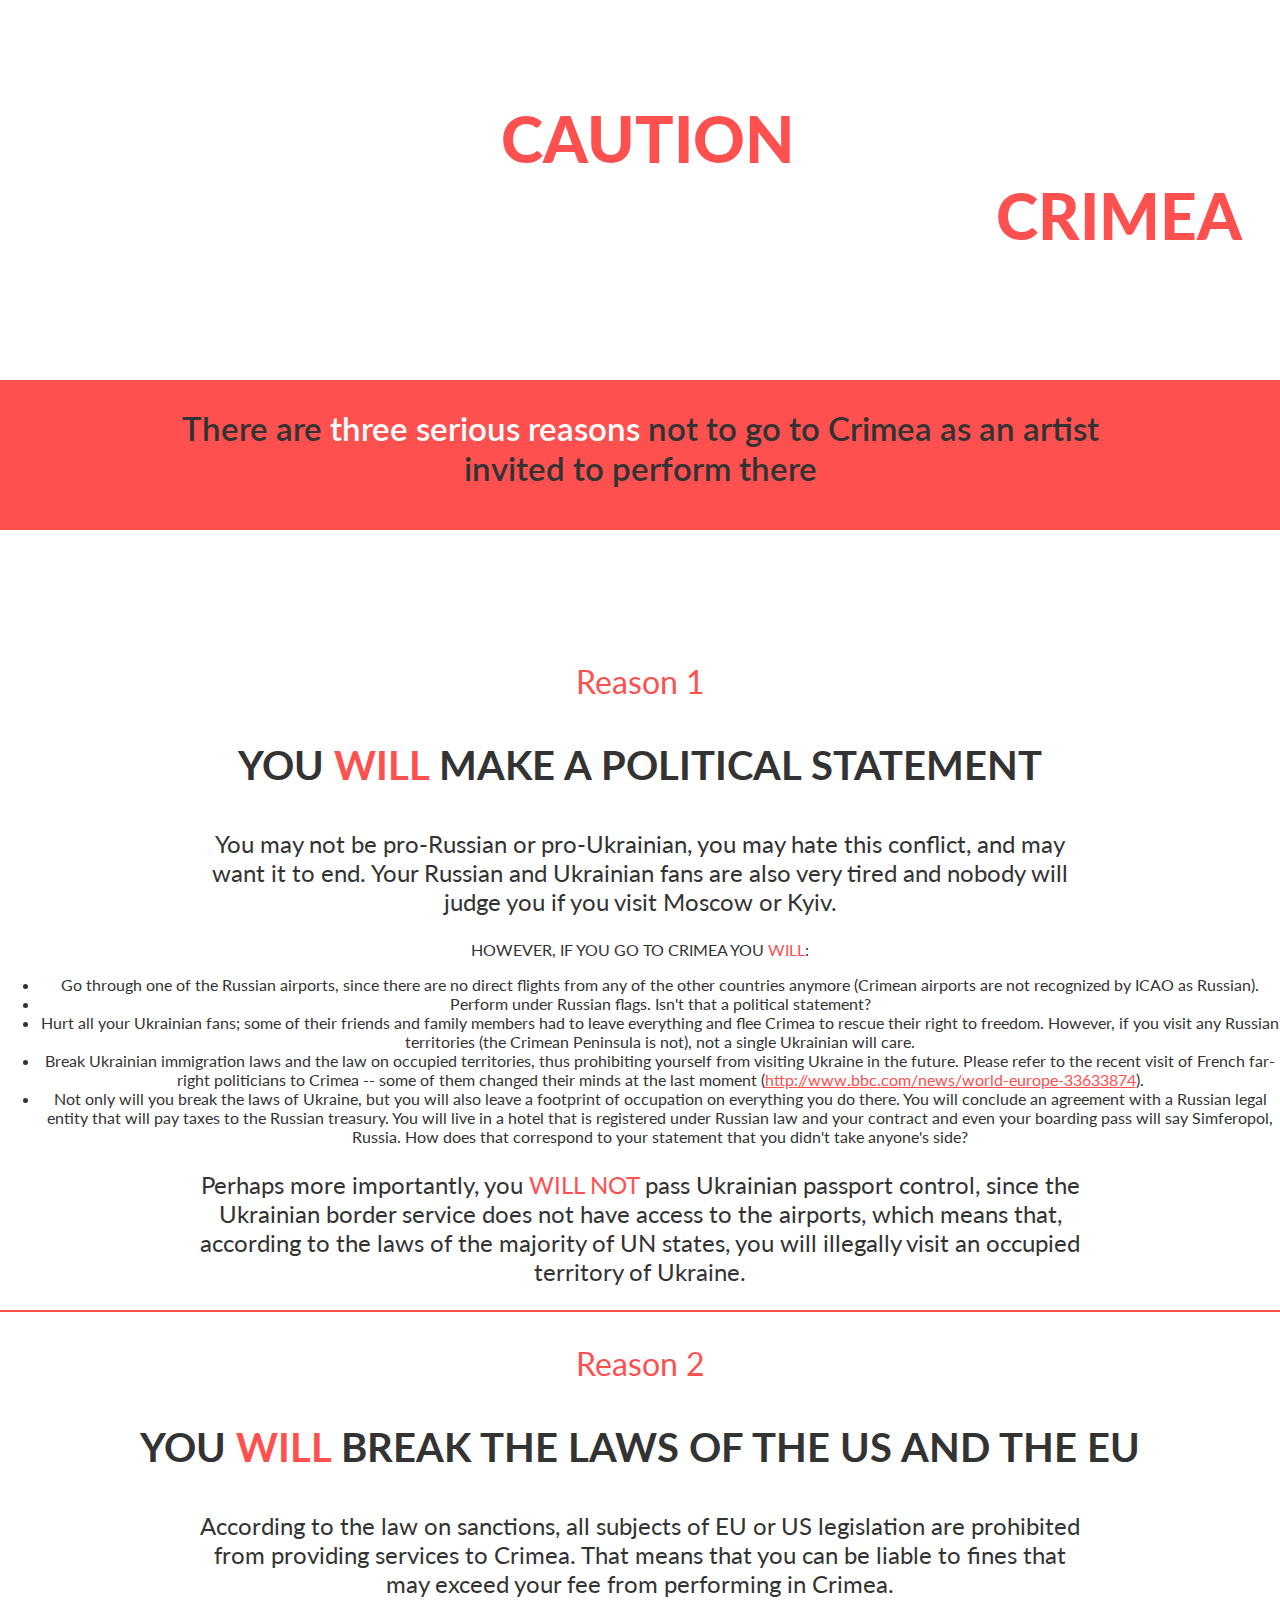
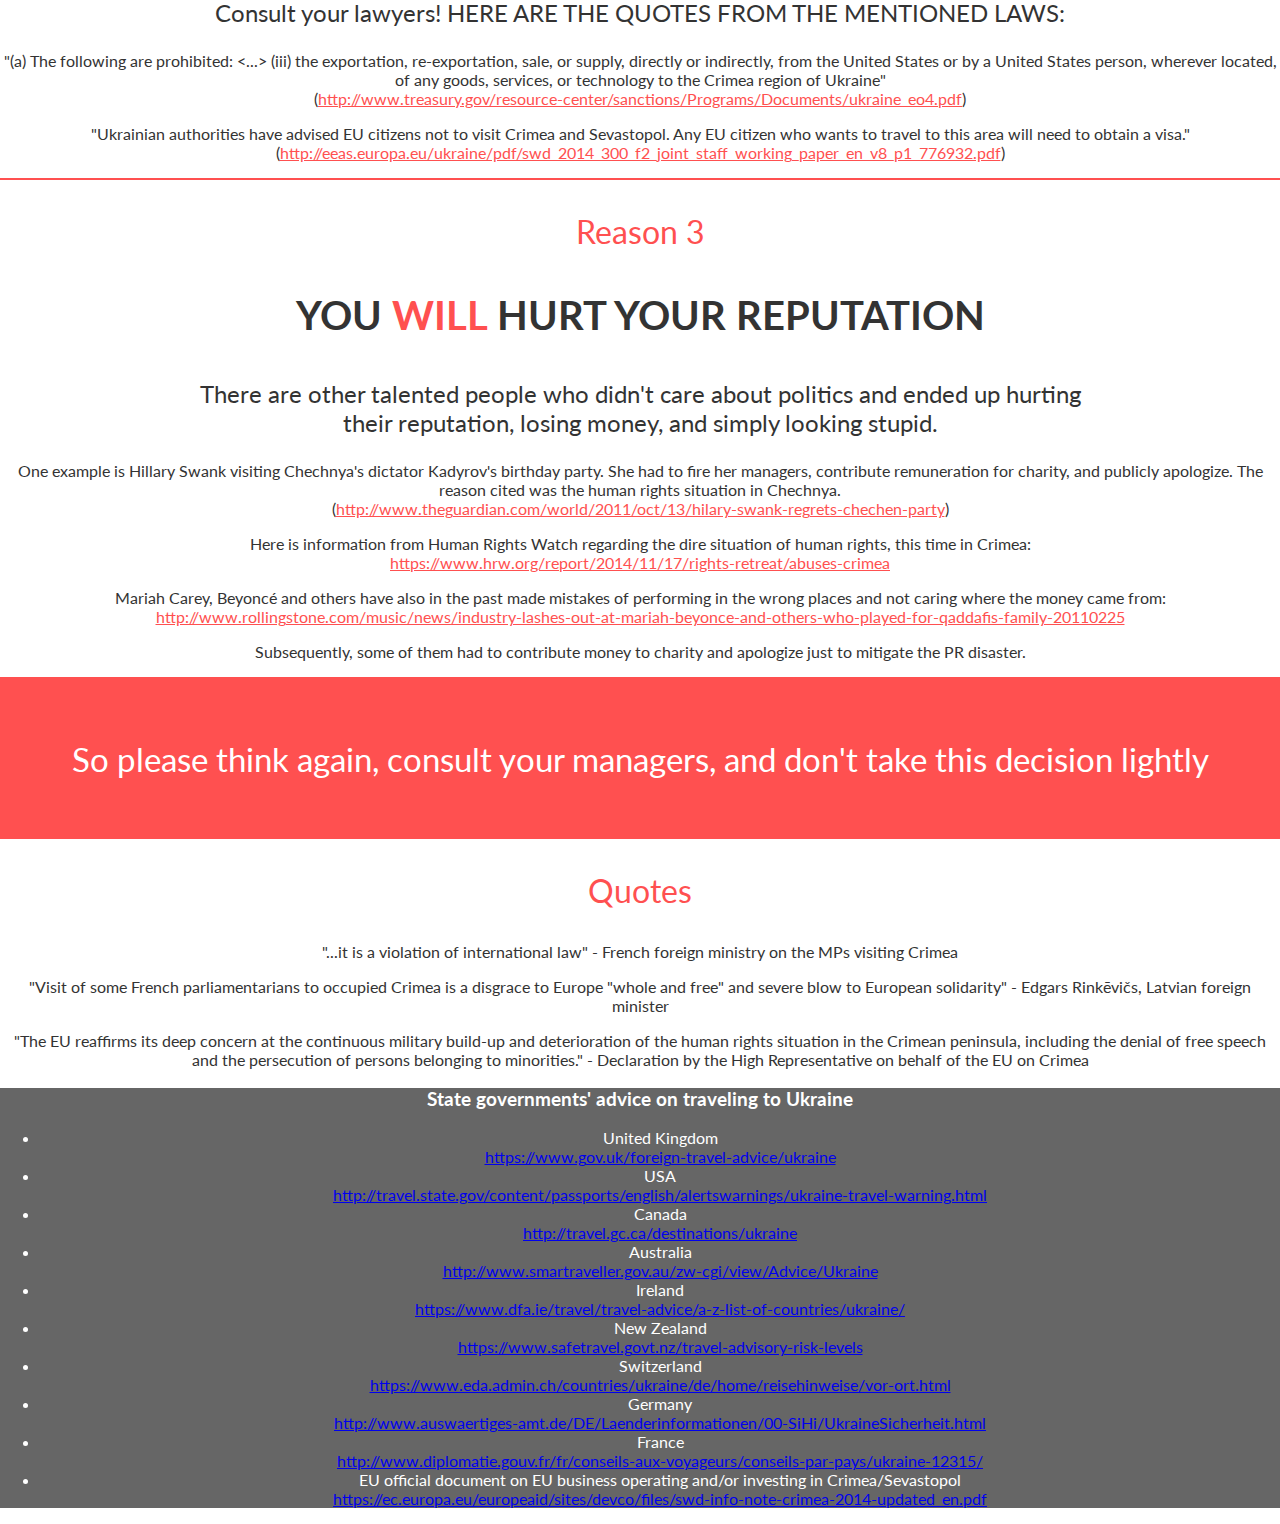
==== commit 613f0c9b: "Made all links links" ====
--- a/index2.html
+++ b/index2.html
@@ -47,12 +47,12 @@
       <p>
         "(a) The following are prohibited: <...>
 (iii) the exportation, re-exportation, sale, or supply, directly or indirectly, from the United States or by a United States person, wherever located, of any goods, services, or technology to the Crimea region of Ukraine"<br />
-(http://www.treasury.gov/resource-center/sanctions/Programs/Documents/ukraine_eo4.pdf)
+(<a href="http://www.treasury.gov/resource-center/sanctions/Programs/Documents/ukraine_eo4.pdf">http://www.treasury.gov/resource-center/sanctions/Programs/Documents/ukraine_eo4.pdf</a>)
       </p>
       <p>
         "Ukrainian authorities have advised EU citizens not to visit Crimea and Sevastopol. Any
 EU citizen who wants to travel to this area will need to obtain a visa."<br />
-(http://eeas.europa.eu/ukraine/pdf/swd_2014_300_f2_joint_staff_working_paper_en_v8_p1_776932.pdf)
+(<a href="http://eeas.europa.eu/ukraine/pdf/swd_2014_300_f2_joint_staff_working_paper_en_v8_p1_776932.pdf">http://eeas.europa.eu/ukraine/pdf/swd_2014_300_f2_joint_staff_working_paper_en_v8_p1_776932.pdf</a>)
       </p>
     </p>
   </section>
@@ -64,15 +64,15 @@
     </p>
     <p>
       One example is Hillary Swank visiting Chechnya's dictator Kadyrov's birthday party. She had to fire her managers, contribute remuneration for charity, and publicly apologize. The reason cited was the human rights situation in Chechnya.<br />
-      (http://www.theguardian.com/world/2011/oct/13/hilary-swank-regrets-chechen-party)
+      (<a href="http://www.theguardian.com/world/2011/oct/13/hilary-swank-regrets-chechen-party">http://www.theguardian.com/world/2011/oct/13/hilary-swank-regrets-chechen-party</a>)
     </p>
     <p>
       Here is information from Human Rights Watch regarding the dire situation of human rights, this time in Crimea:<br />
-      https://www.hrw.org/report/2014/11/17/rights-retreat/abuses-crimea
+      <a href="https://www.hrw.org/report/2014/11/17/rights-retreat/abuses-crimea">https://www.hrw.org/report/2014/11/17/rights-retreat/abuses-crimea</a>
     </p>
     <p>
       Mariah Carey, Beyonc&eacute; and others have also in the past made mistakes of performing in the wrong places and not caring where the money came from: <br />
-      http://www.rollingstone.com/music/news/industry-lashes-out-at-mariah-beyonce-and-others-who-played-for-qaddafis-family-20110225
+      <a href="http://www.rollingstone.com/music/news/industry-lashes-out-at-mariah-beyonce-and-others-who-played-for-qaddafis-family-20110225">http://www.rollingstone.com/music/news/industry-lashes-out-at-mariah-beyonce-and-others-who-played-for-qaddafis-family-20110225</a>
     </p>
     <p>
       Subsequently, some of them had to contribute money to charity and apologize just to mitigate the PR disaster.
@@ -100,44 +100,44 @@
     <h3>State governments' advice on traveling to Ukraine</h3>
     <ul>
       <li>
-        United Kingdom
-        https://www.gov.uk/foreign-travel-advice/ukraine
+        United Kingdom<br />
+        <a href="https://www.gov.uk/foreign-travel-advice/ukraine">https://www.gov.uk/foreign-travel-advice/ukraine</a>
       </li>
       <li>
-        USA
-        http://travel.state.gov/content/passports/english/alertswarnings/ukraine-travel-warning.html
+        USA<br />
+        <a href="http://travel.state.gov/content/passports/english/alertswarnings/ukraine-travel-warning.html">http://travel.state.gov/content/passports/english/alertswarnings/ukraine-travel-warning.html</a>
       </li>
       <li>
-        Canada
-        http://travel.gc.ca/destinations/ukraine
+        Canada<br />
+        <a href="http://travel.gc.ca/destinations/ukraine">http://travel.gc.ca/destinations/ukraine</a>
       </li>
       <li>
-        Australia
-        http://www.smartraveller.gov.au/zw-cgi/view/Advice/Ukraine
+        Australia<br />
+        <a href="http://www.smartraveller.gov.au/zw-cgi/view/Advice/Ukraine">http://www.smartraveller.gov.au/zw-cgi/view/Advice/Ukraine</a>
       </li>
       <li>
-        Ireland
-        https://www.dfa.ie/travel/travel-advice/a-z-list-of-countries/ukraine/
+        Ireland<br />
+        <a href="https://www.dfa.ie/travel/travel-advice/a-z-list-of-countries/ukraine/">https://www.dfa.ie/travel/travel-advice/a-z-list-of-countries/ukraine/</a>
       </li>
       <li>
-        New Zealand
-        https://www.safetravel.govt.nz/travel-advisory-risk-levels
+        New Zealand<br />
+        <a href="https://www.safetravel.govt.nz/travel-advisory-risk-levels">https://www.safetravel.govt.nz/travel-advisory-risk-levels</a>
       </li>
       <li>
-        Switzerland
-        https://www.eda.admin.ch/countries/ukraine/de/home/reisehinweise/vor-ort.html
+        Switzerland<br />
+        <a href="https://www.eda.admin.ch/countries/ukraine/de/home/reisehinweise/vor-ort.html">https://www.eda.admin.ch/countries/ukraine/de/home/reisehinweise/vor-ort.html</a>
       </li>
       <li>
-        Germany
-        http://www.auswaertiges-amt.de/DE/Laenderinformationen/00-SiHi/UkraineSicherheit.html
+        Germany<br />
+        <a href="http://www.auswaertiges-amt.de/DE/Laenderinformationen/00-SiHi/UkraineSicherheit.html">http://www.auswaertiges-amt.de/DE/Laenderinformationen/00-SiHi/UkraineSicherheit.html</a>
       </li>
       <li>
-        France
-        http://www.diplomatie.gouv.fr/fr/conseils-aux-voyageurs/conseils-par-pays/ukraine-12315/
+        France<br />
+        <a href="http://www.diplomatie.gouv.fr/fr/conseils-aux-voyageurs/conseils-par-pays/ukraine-12315/">http://www.diplomatie.gouv.fr/fr/conseils-aux-voyageurs/conseils-par-pays/ukraine-12315/</a>
       </li>
       <li>
-        EU official document on EU business operating and/or investing in Crimea/Sevastopol
-        https://ec.europa.eu/europeaid/sites/devco/files/swd-info-note-crimea-2014-updated_en.pdf
+        EU official document on EU business operating and/or investing in Crimea/Sevastopol<br />
+        <a href="https://ec.europa.eu/europeaid/sites/devco/files/swd-info-note-crimea-2014-updated_en.pdf">https://ec.europa.eu/europeaid/sites/devco/files/swd-info-note-crimea-2014-updated_en.pdf</a>
       </li>
     </ul>
   </section>
--- a/style.css
+++ b/style.css
@@ -87,6 +87,14 @@
   font-size: 30pt;
 }
 
+section.reason a {
+  color: #ff5050;
+}
+
+section.reason a:hover {
+  text-decoration: none;
+}
+
 p.description {
   font-size: 18pt;
   width: 70%;
@@ -103,6 +111,12 @@
   font-weight: 400;
 }
 
+section.quotes h3 {
+  color: #ff5050;
+  font-size: 24pt;
+  font-weight: 400;
+}
+
 section.govt-advice {
   background-color: #666;
   color: #fff;
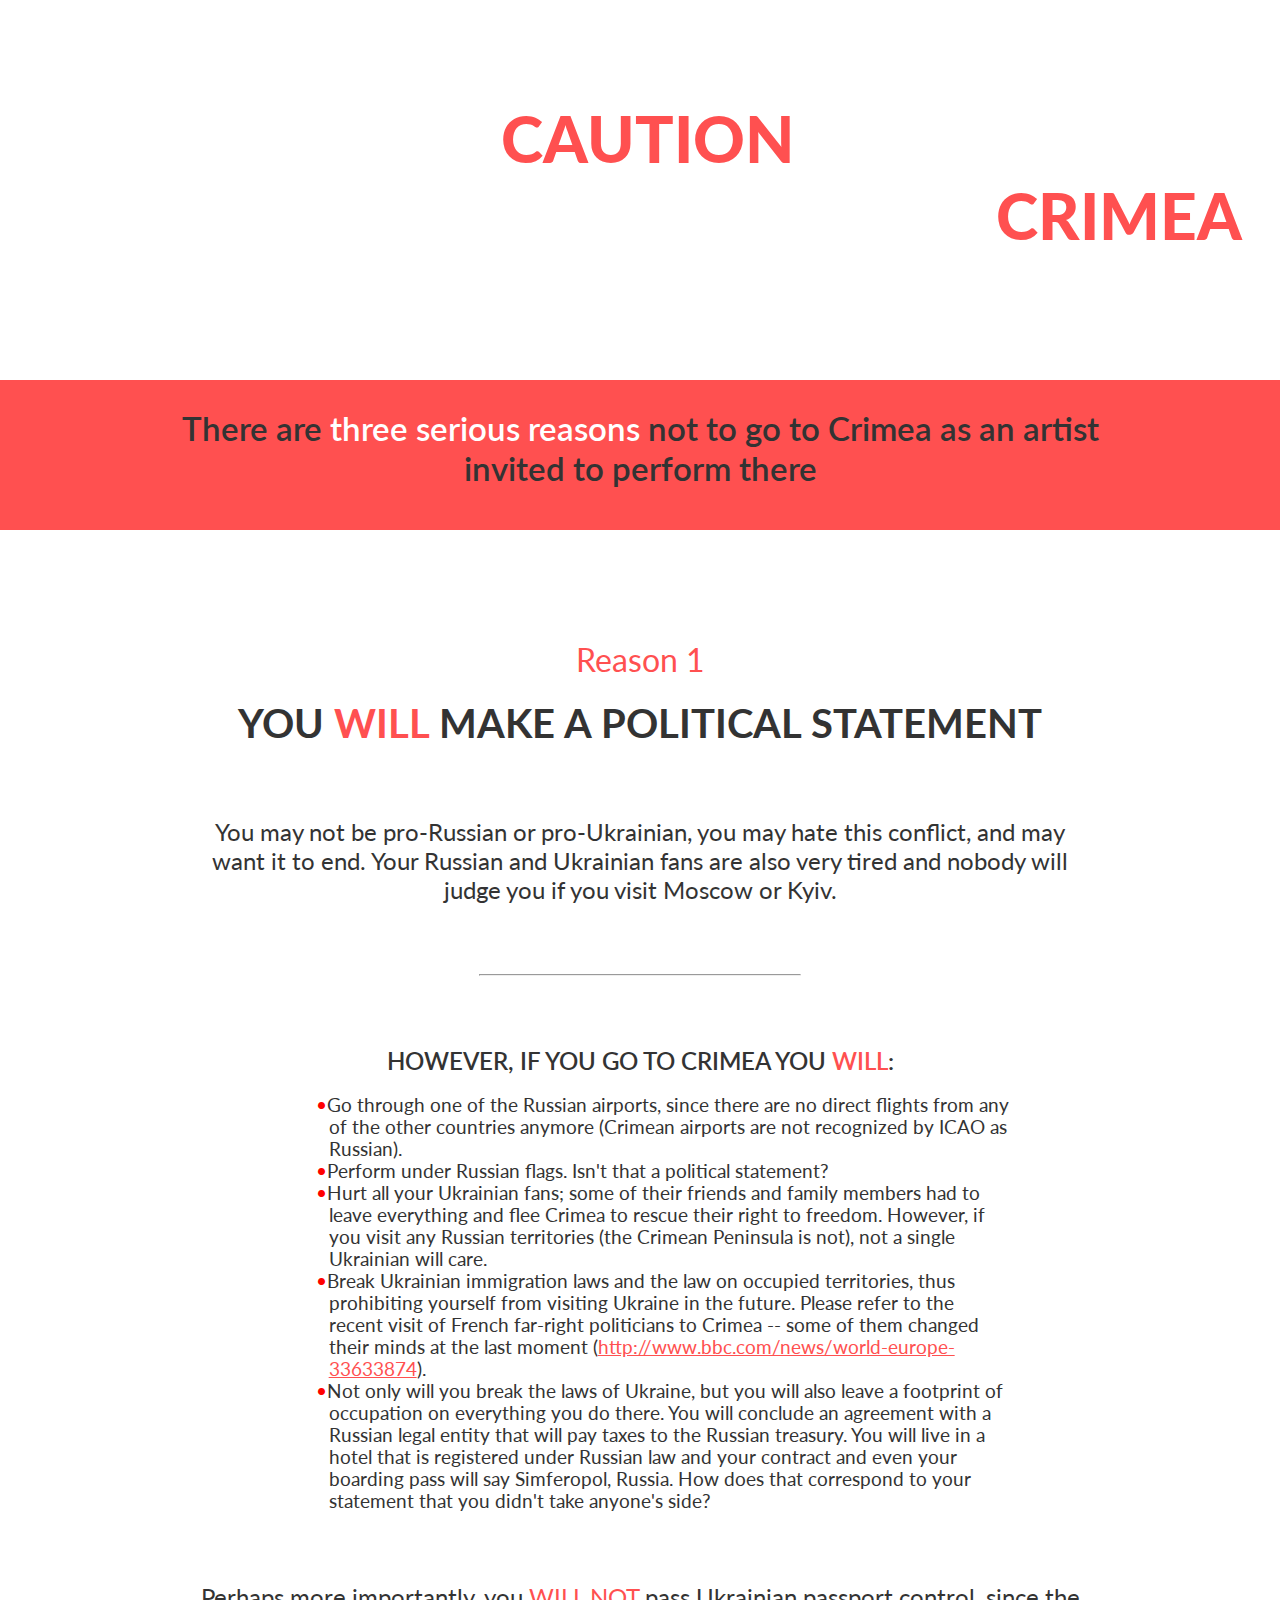
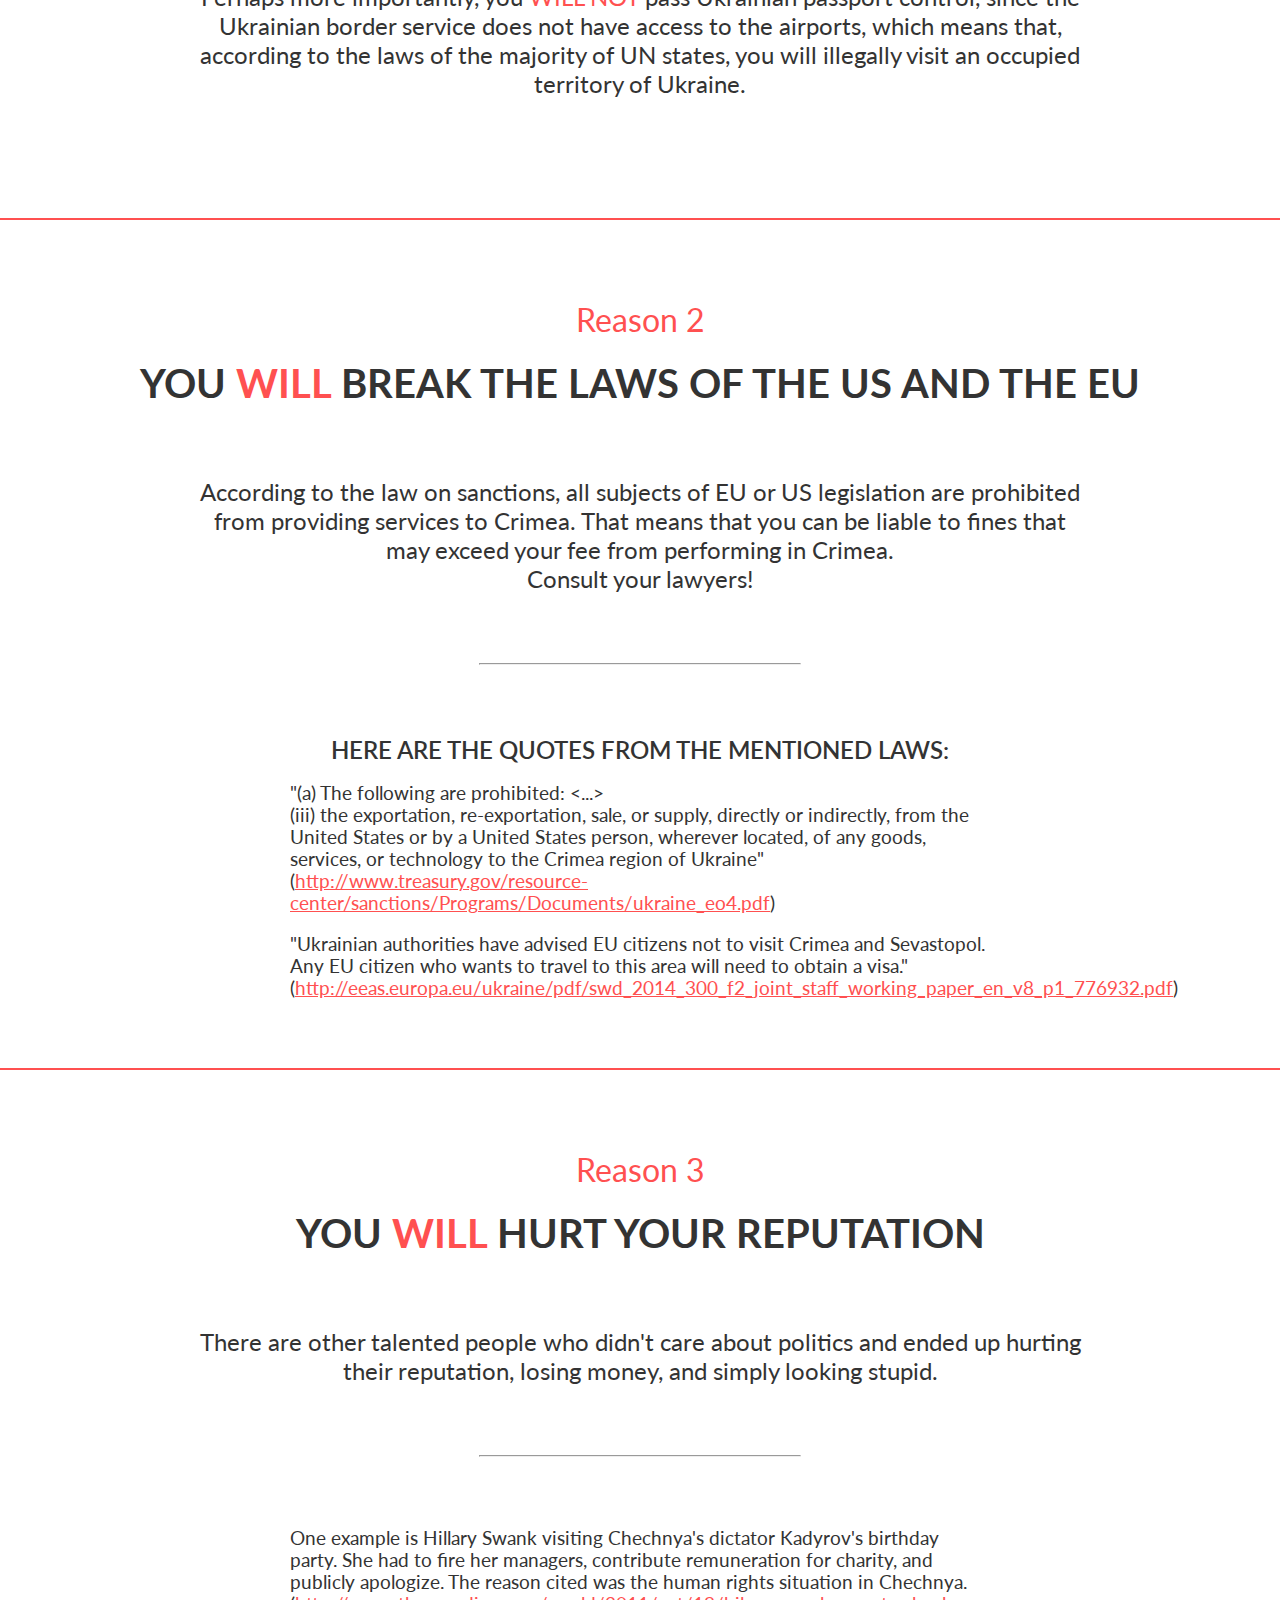
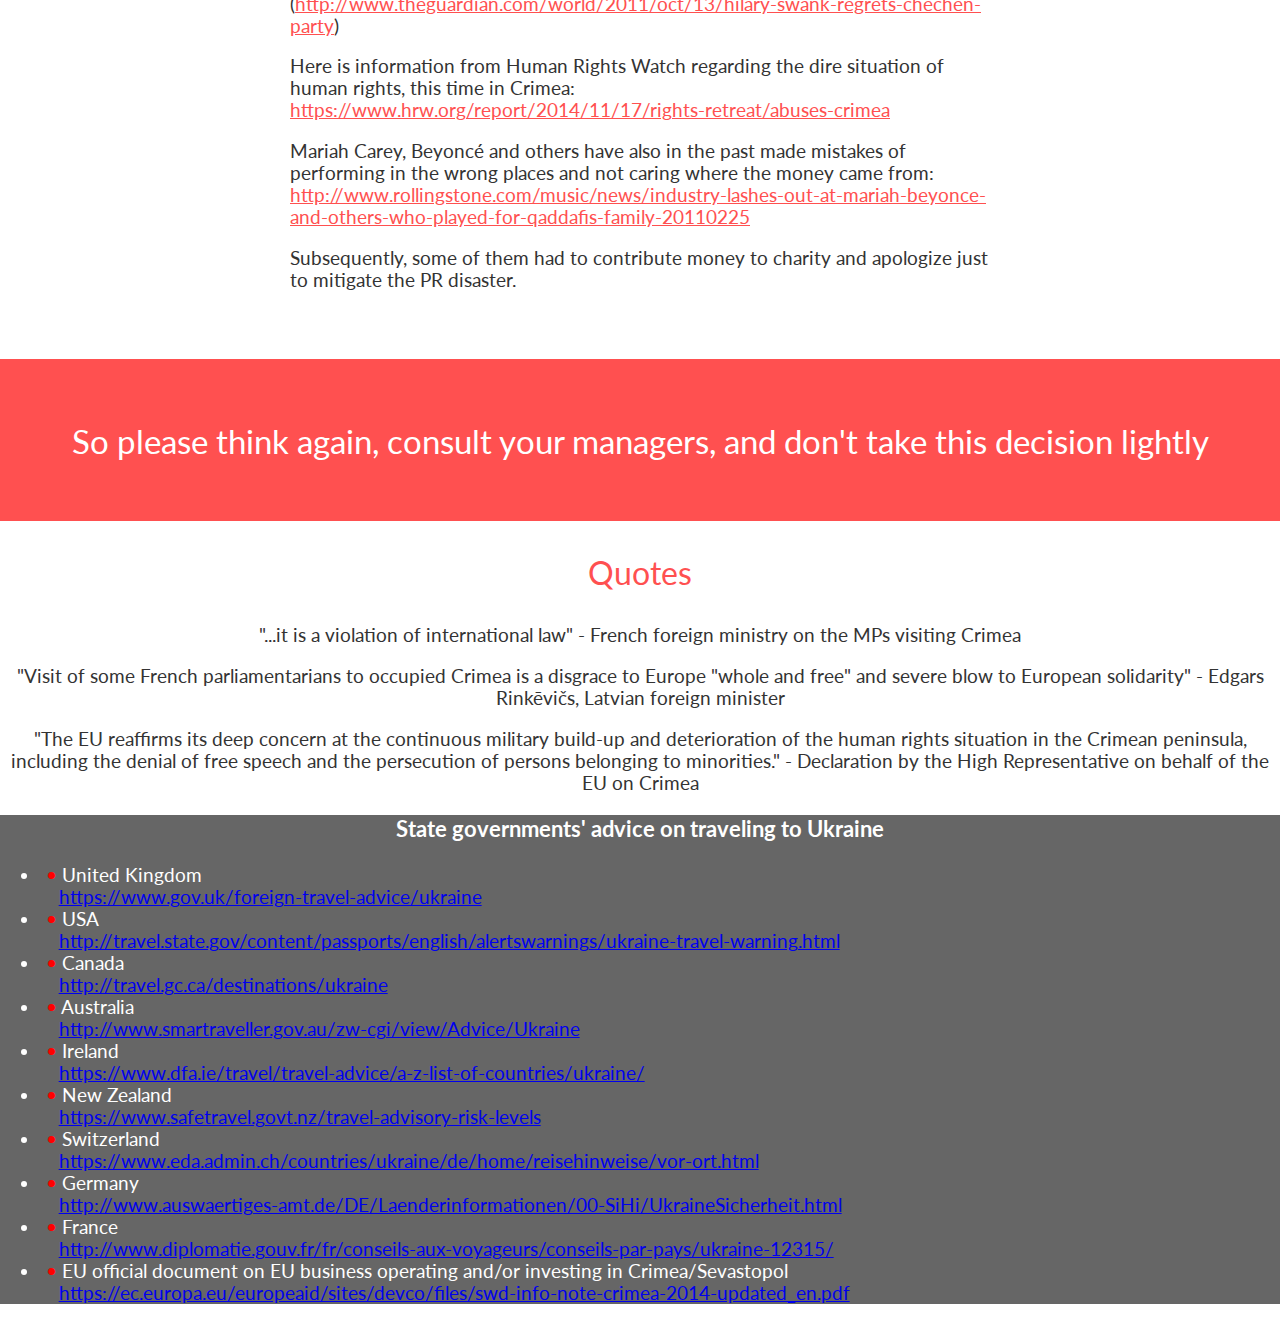
==== commit 83037be0: "Major updates -- almost done" ====
--- a/index2.html
+++ b/index2.html
@@ -24,8 +24,9 @@
     <p class="description" id="description1">
       You may not be pro-Russian or pro-Ukrainian, you may hate this conflict, and may want it to end. Your Russian and Ukrainian fans are also very tired and nobody will judge you if you visit Moscow or Kyiv.
     </p>
+    <hr class='short-grey' />
     <p>
-      <span class='uppercase'>However, if you go to Crimea you <span class='warning'>WILL</span>:</span>
+      <span class='uppercase bold-18'>However, if you go to Crimea you <span class='warning'>WILL</span>:</span>
       <ul>
         <li>Go through one of the Russian airports, since there are no direct flights from any of the other countries anymore (Crimean airports are not recognized by ICAO as Russian).</li>
         <li>Perform under Russian flags. Isn't that a political statement?</li>
@@ -43,13 +44,17 @@
     <h3>You <span class='warning'>WILL</span> break the laws of the US and the EU</h3>
     <p class="description">
       According to the law on sanctions, all subjects of EU or US legislation are prohibited from providing services to Crimea. That means that you can be liable to fines that may exceed your fee from performing in Crimea.<br />Consult your lawyers!
-      <span class="uppercase">Here are the quotes from the mentioned laws:</span>
-      <p>
-        "(a) The following are prohibited: <...>
+    </p>
+    <hr class='short-grey' />
+    <p>
+      <span class="uppercase bold-18">Here are the quotes from the mentioned laws:</span>
+    </p>
+      <p class='sub'>
+        "(a) The following are prohibited: <...><br />
 (iii) the exportation, re-exportation, sale, or supply, directly or indirectly, from the United States or by a United States person, wherever located, of any goods, services, or technology to the Crimea region of Ukraine"<br />
 (<a href="http://www.treasury.gov/resource-center/sanctions/Programs/Documents/ukraine_eo4.pdf">http://www.treasury.gov/resource-center/sanctions/Programs/Documents/ukraine_eo4.pdf</a>)
       </p>
-      <p>
+      <p class='sub'>
         "Ukrainian authorities have advised EU citizens not to visit Crimea and Sevastopol. Any
 EU citizen who wants to travel to this area will need to obtain a visa."<br />
 (<a href="http://eeas.europa.eu/ukraine/pdf/swd_2014_300_f2_joint_staff_working_paper_en_v8_p1_776932.pdf">http://eeas.europa.eu/ukraine/pdf/swd_2014_300_f2_joint_staff_working_paper_en_v8_p1_776932.pdf</a>)
@@ -62,19 +67,20 @@
     <p class="description">
       There are other talented people who didn't care about politics and ended up hurting their reputation, losing money, and simply looking stupid.
     </p>
-    <p>
+    <hr class='short-grey' />
+    <p class='sub'>
       One example is Hillary Swank visiting Chechnya's dictator Kadyrov's birthday party. She had to fire her managers, contribute remuneration for charity, and publicly apologize. The reason cited was the human rights situation in Chechnya.<br />
       (<a href="http://www.theguardian.com/world/2011/oct/13/hilary-swank-regrets-chechen-party">http://www.theguardian.com/world/2011/oct/13/hilary-swank-regrets-chechen-party</a>)
     </p>
-    <p>
+    <p class='sub'>
       Here is information from Human Rights Watch regarding the dire situation of human rights, this time in Crimea:<br />
       <a href="https://www.hrw.org/report/2014/11/17/rights-retreat/abuses-crimea">https://www.hrw.org/report/2014/11/17/rights-retreat/abuses-crimea</a>
     </p>
-    <p>
+    <p class='sub'>
       Mariah Carey, Beyonc&eacute; and others have also in the past made mistakes of performing in the wrong places and not caring where the money came from: <br />
       <a href="http://www.rollingstone.com/music/news/industry-lashes-out-at-mariah-beyonce-and-others-who-played-for-qaddafis-family-20110225">http://www.rollingstone.com/music/news/industry-lashes-out-at-mariah-beyonce-and-others-who-played-for-qaddafis-family-20110225</a>
     </p>
-    <p>
+    <p class='sub'>
       Subsequently, some of them had to contribute money to charity and apologize just to mitigate the PR disaster.
     </p>
   </section>
--- a/style.css
+++ b/style.css
@@ -6,13 +6,14 @@
 
 body {
   font-family: 'Lato', sans-serif;
+  font-size: 14pt;
   margin: 0;
   padding: 0;
   color: #333;
 }
 
 header {
-  height: 530px;
+  height: 460px;
 }
 
 span.warning {
@@ -74,15 +75,50 @@
 }
 
 section.reason {
+  color: #333;
   border-bottom: solid 2px #ff5050;
+  padding-bottom: 50px;
+  padding-top: 30px;
+}
+
+p {
+  color: #333;
+}
+
+section.reason ul {
+  width: 700px;
+  margin-left: auto;
+  margin-right: auto;
+  list-style: none;
+}
+
+hr.short-grey {
+  margin-top: 70px;
+  margin-bottom: 70px;
+  width: 25%;
+  color: #333;
+}
+
+li {
+  text-align: left;
+  padding-left: 1em;
+  text-indent: -.7em;
+}
+
+li:before {
+    content: "\2022 ";
+    color: red;
 }
 
 section.reason p.reason {
+  margin-top: 50px;
+  margin-bottom: 0px;
   color: #ff5050;
   font-size: 24pt;
 }
 
 section.reason h3 {
+  margin-top: 20px;
   text-transform: uppercase;
   font-size: 30pt;
 }
@@ -98,6 +134,15 @@
 p.description {
   font-size: 18pt;
   width: 70%;
+  margin-left: auto;
+  margin-right: auto;
+  margin-top: 70px;
+  margin-bottom: 70px;
+}
+
+p.sub {
+  width: 700px;
+  text-align: left;
   margin-left: auto;
   margin-right: auto;
 }
@@ -121,3 +166,8 @@
   background-color: #666;
   color: #fff;
 }
+
+.bold-18 {
+  font-weight: 600;
+  font-size: 18pt;
+}
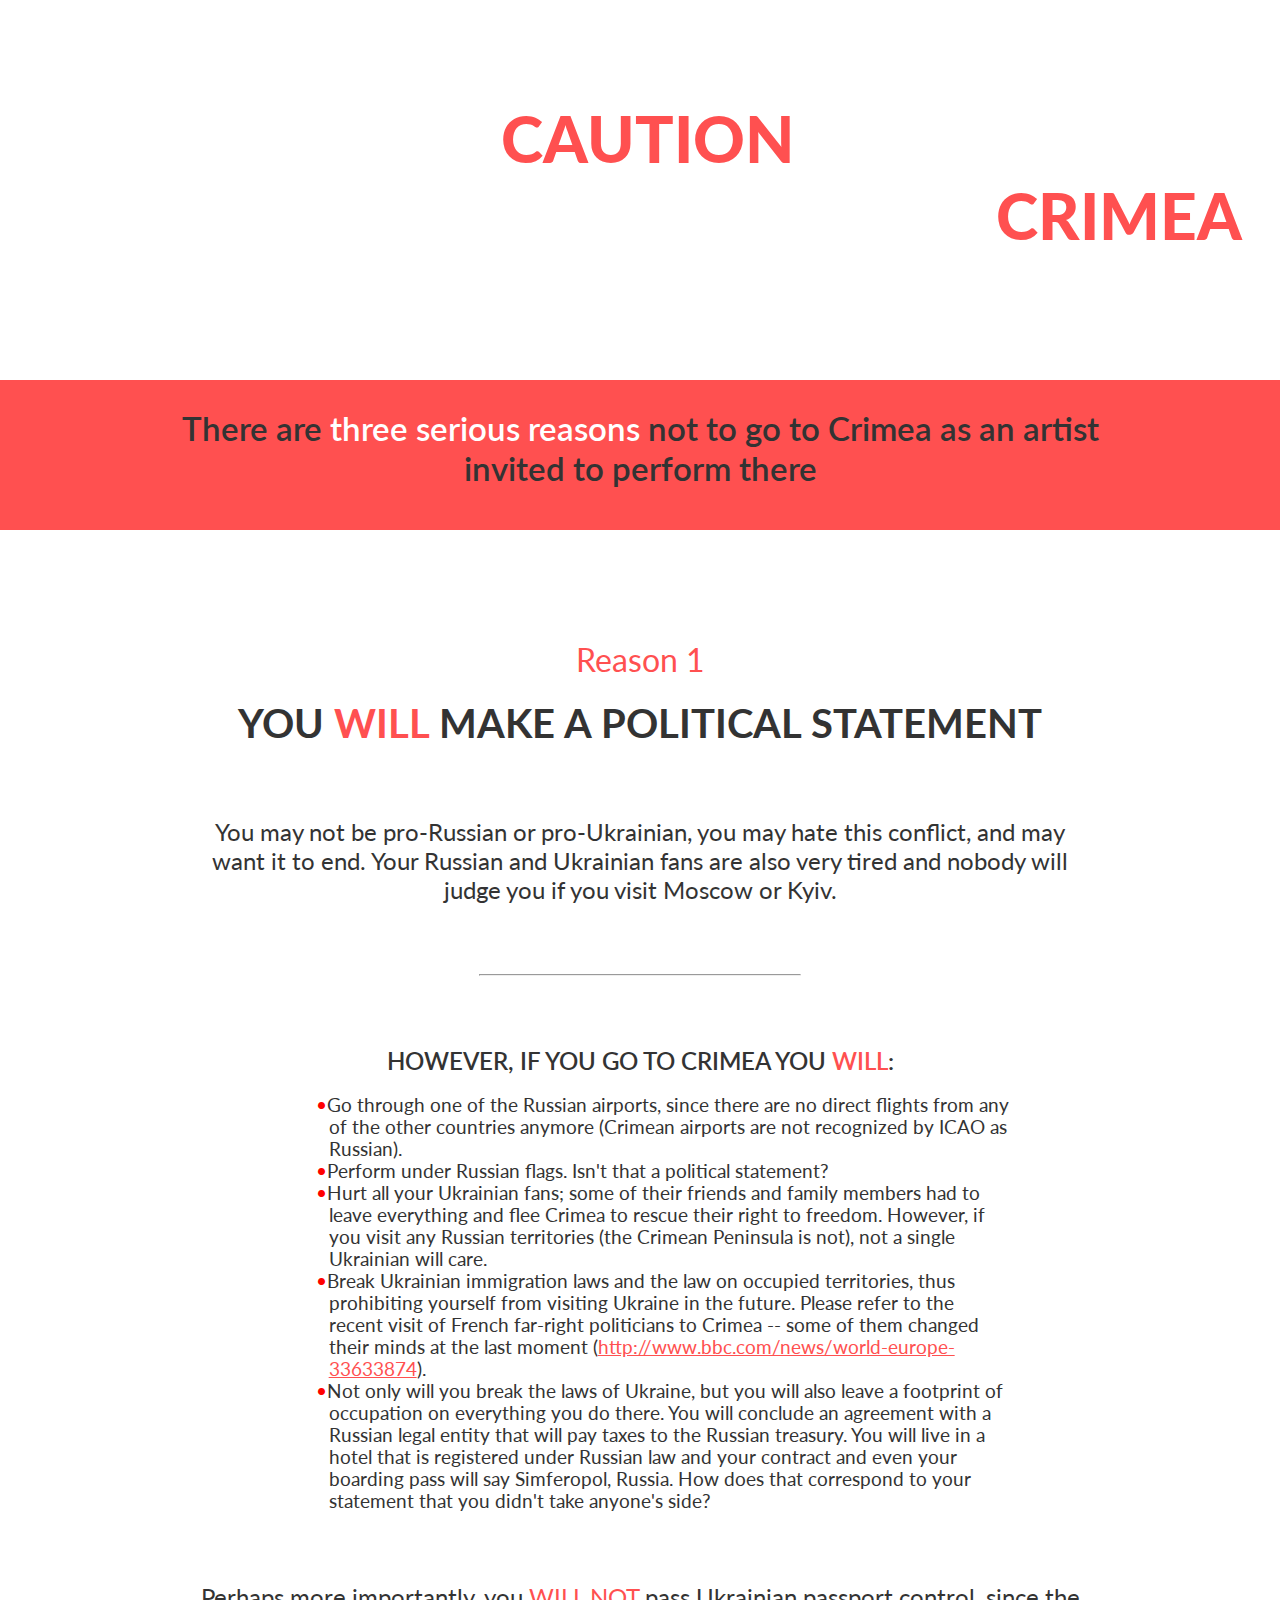
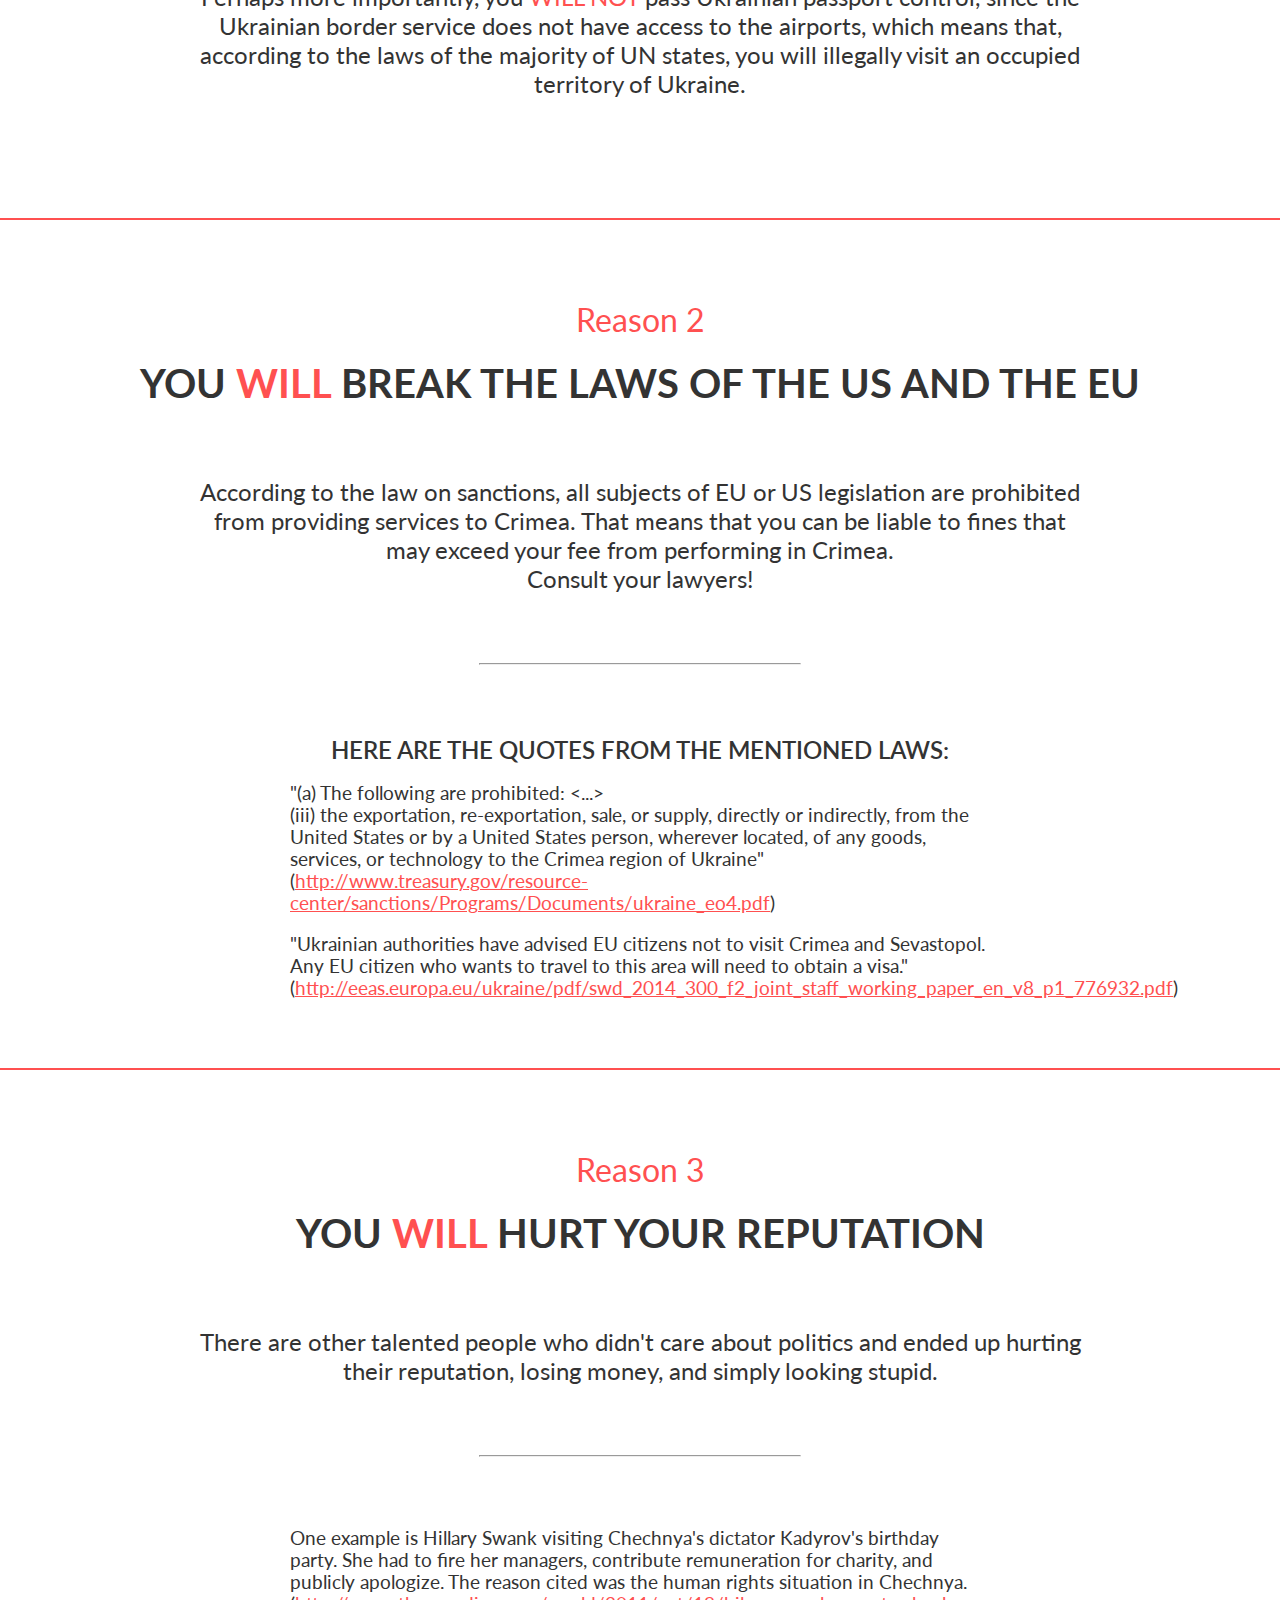
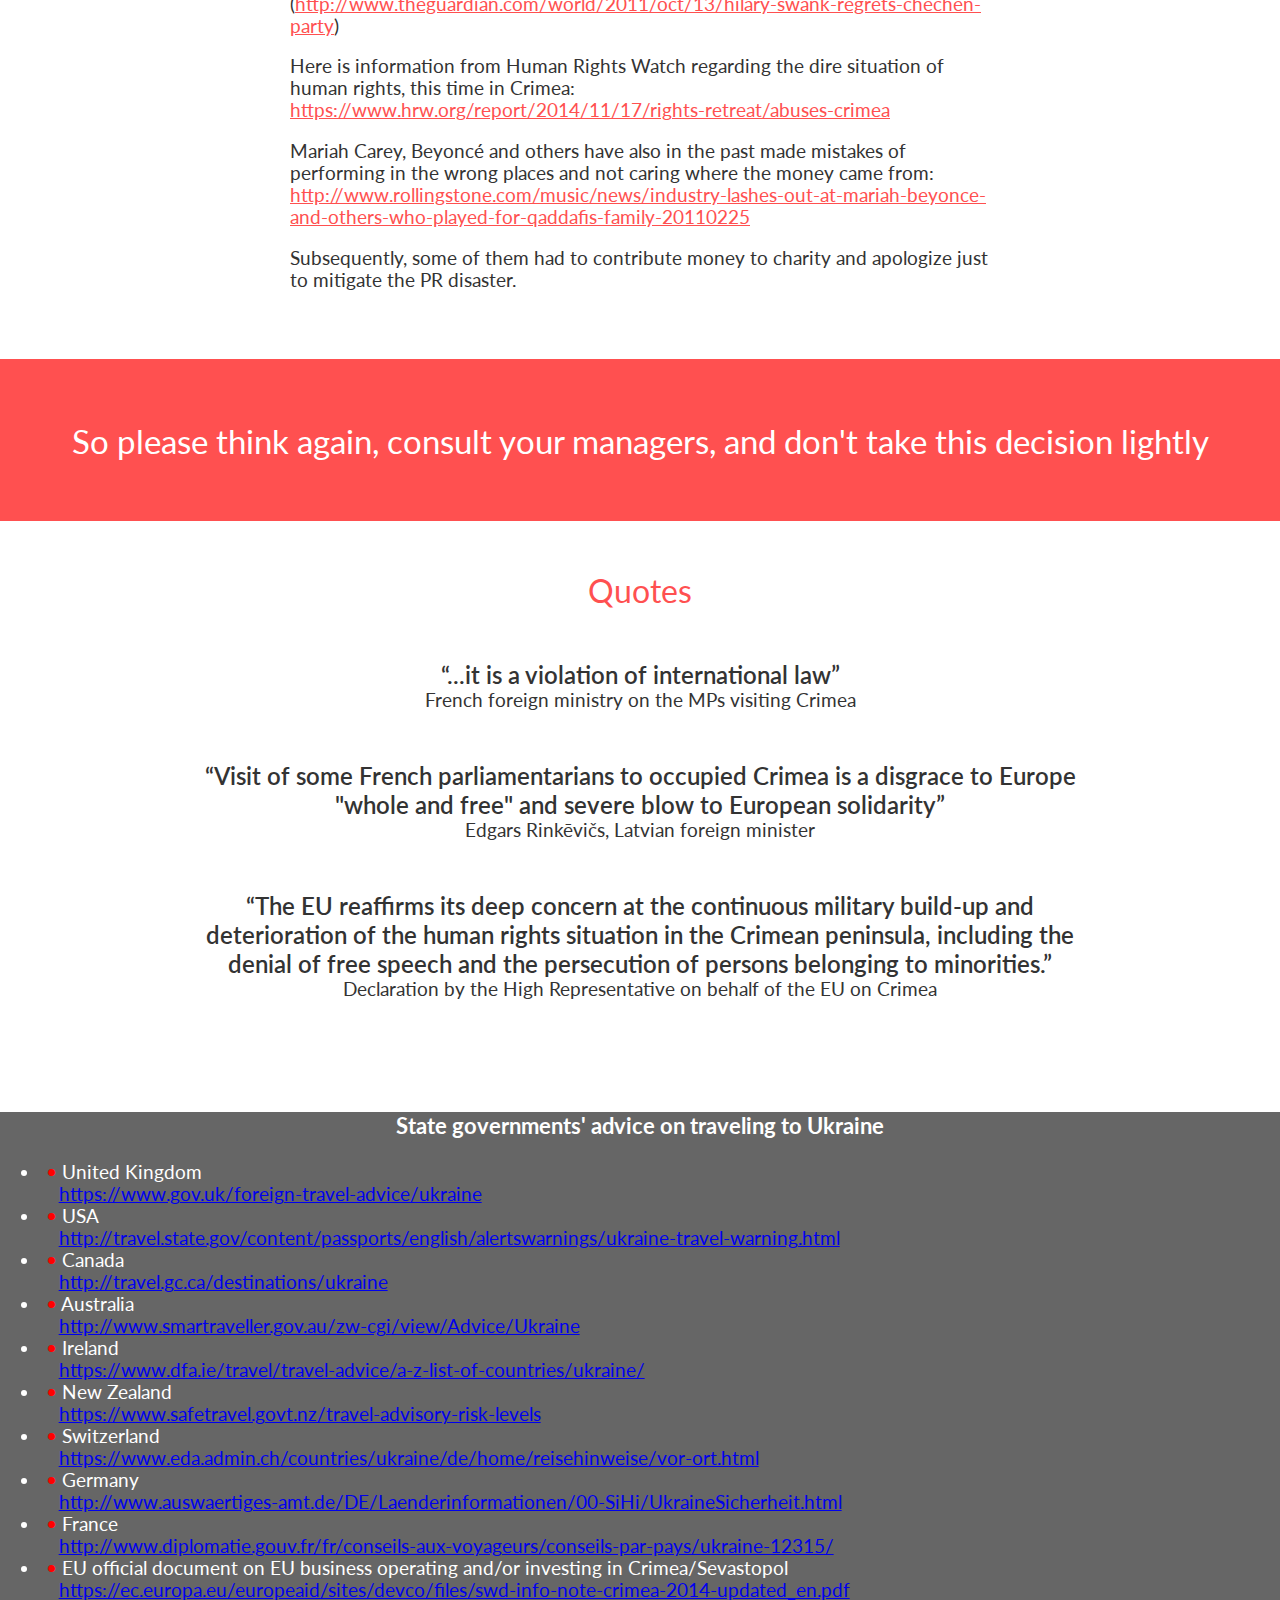
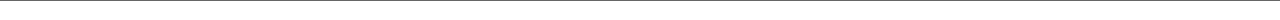
==== commit 21312e87: "Finished quotes" ====
--- a/index2.html
+++ b/index2.html
@@ -89,18 +89,12 @@
   </section>
   <section class='quotes'>
     <h3>Quotes</h3>
-    <p>
-      "...it is a violation of international law"
-- French foreign ministry on the MPs visiting Crimea
-    </p>
-    <p>
-      "Visit of some French parliamentarians to occupied Crimea is a disgrace to Europe "whole and free" and severe blow to European solidarity"
-- Edgars Rink&#275;vi&ccaron;s, Latvian foreign minister
-    </p>
-    <p>
-      "The EU reaffirms its deep concern at the continuous military build-up and deterioration of the human rights situation in the Crimean peninsula, including the denial of free speech and the persecution of persons belonging to minorities."
-- Declaration by the High Representative on behalf of the EU on Crimea
-    </p>
+    <q>...it is a violation of international law</q>
+    <p class="quote-author">French foreign ministry on the MPs visiting Crimea</p>
+    <q>Visit of some French parliamentarians to occupied Crimea is a disgrace to Europe "whole and free" and severe blow to European solidarity</q>
+    <p class="quote-author">Edgars Rink&#275;vi&ccaron;s, Latvian foreign minister</p>
+    <q>The EU reaffirms its deep concern at the continuous military build-up and deterioration of the human rights situation in the Crimean peninsula, including the denial of free speech and the persecution of persons belonging to minorities.</q>
+    <p class="quote-author">Declaration by the High Representative on behalf of the EU on Crimea</p>
   </section>
   <section class='govt-advice'>
     <h3>State governments' advice on traveling to Ukraine</h3>
--- a/style.css
+++ b/style.css
@@ -156,10 +156,16 @@
   font-weight: 400;
 }
 
+section.quotes {
+  padding-bottom: 40px;
+}
+
 section.quotes h3 {
   color: #ff5050;
   font-size: 24pt;
   font-weight: 400;
+  margin-top: 50px;
+  margin-bottom: 50px;
 }
 
 section.govt-advice {
@@ -167,7 +173,19 @@
   color: #fff;
 }
 
-.bold-18 {
+.bold-18, q {
   font-weight: 600;
   font-size: 18pt;
 }
+
+q {
+  display: block;
+  margin-left: auto;
+  margin-right: auto;
+  width: 70%;
+}
+
+.quote-author {
+  margin-top: 0px;
+  margin-bottom: 50px;
+}
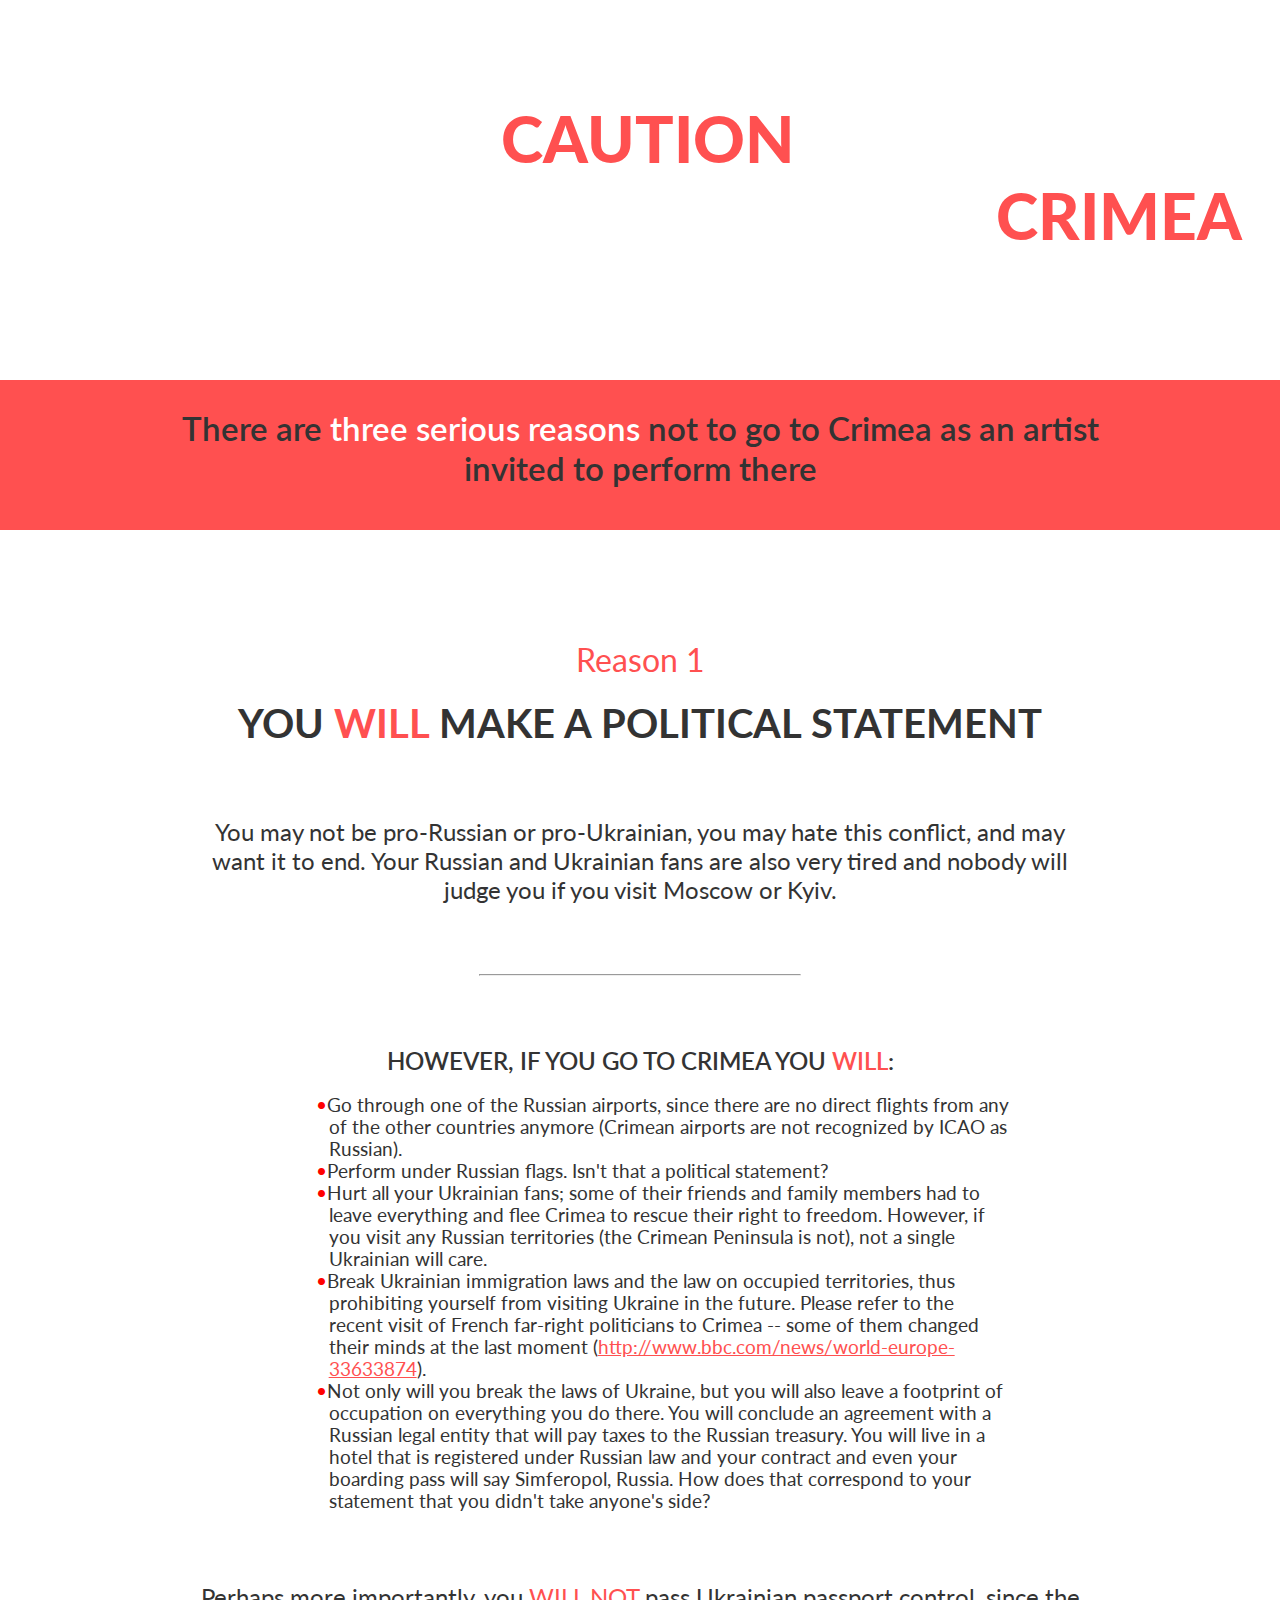
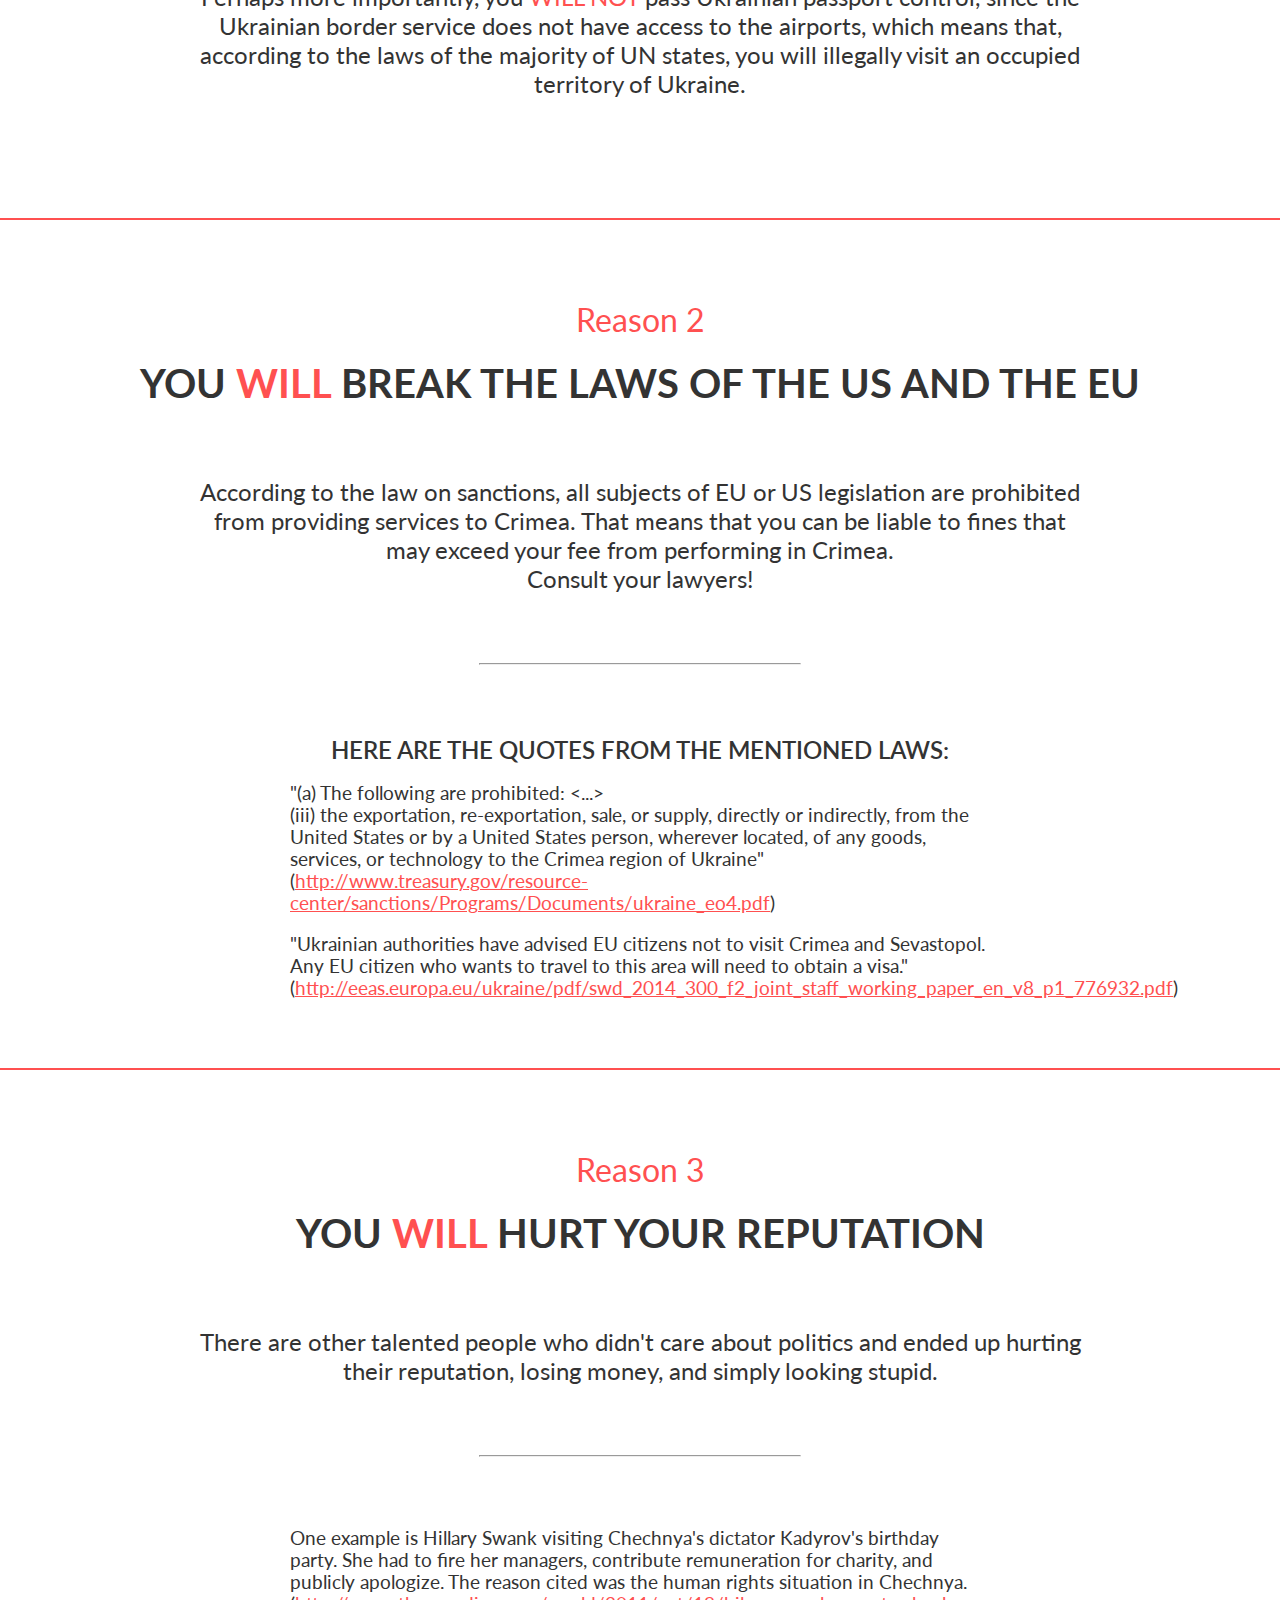
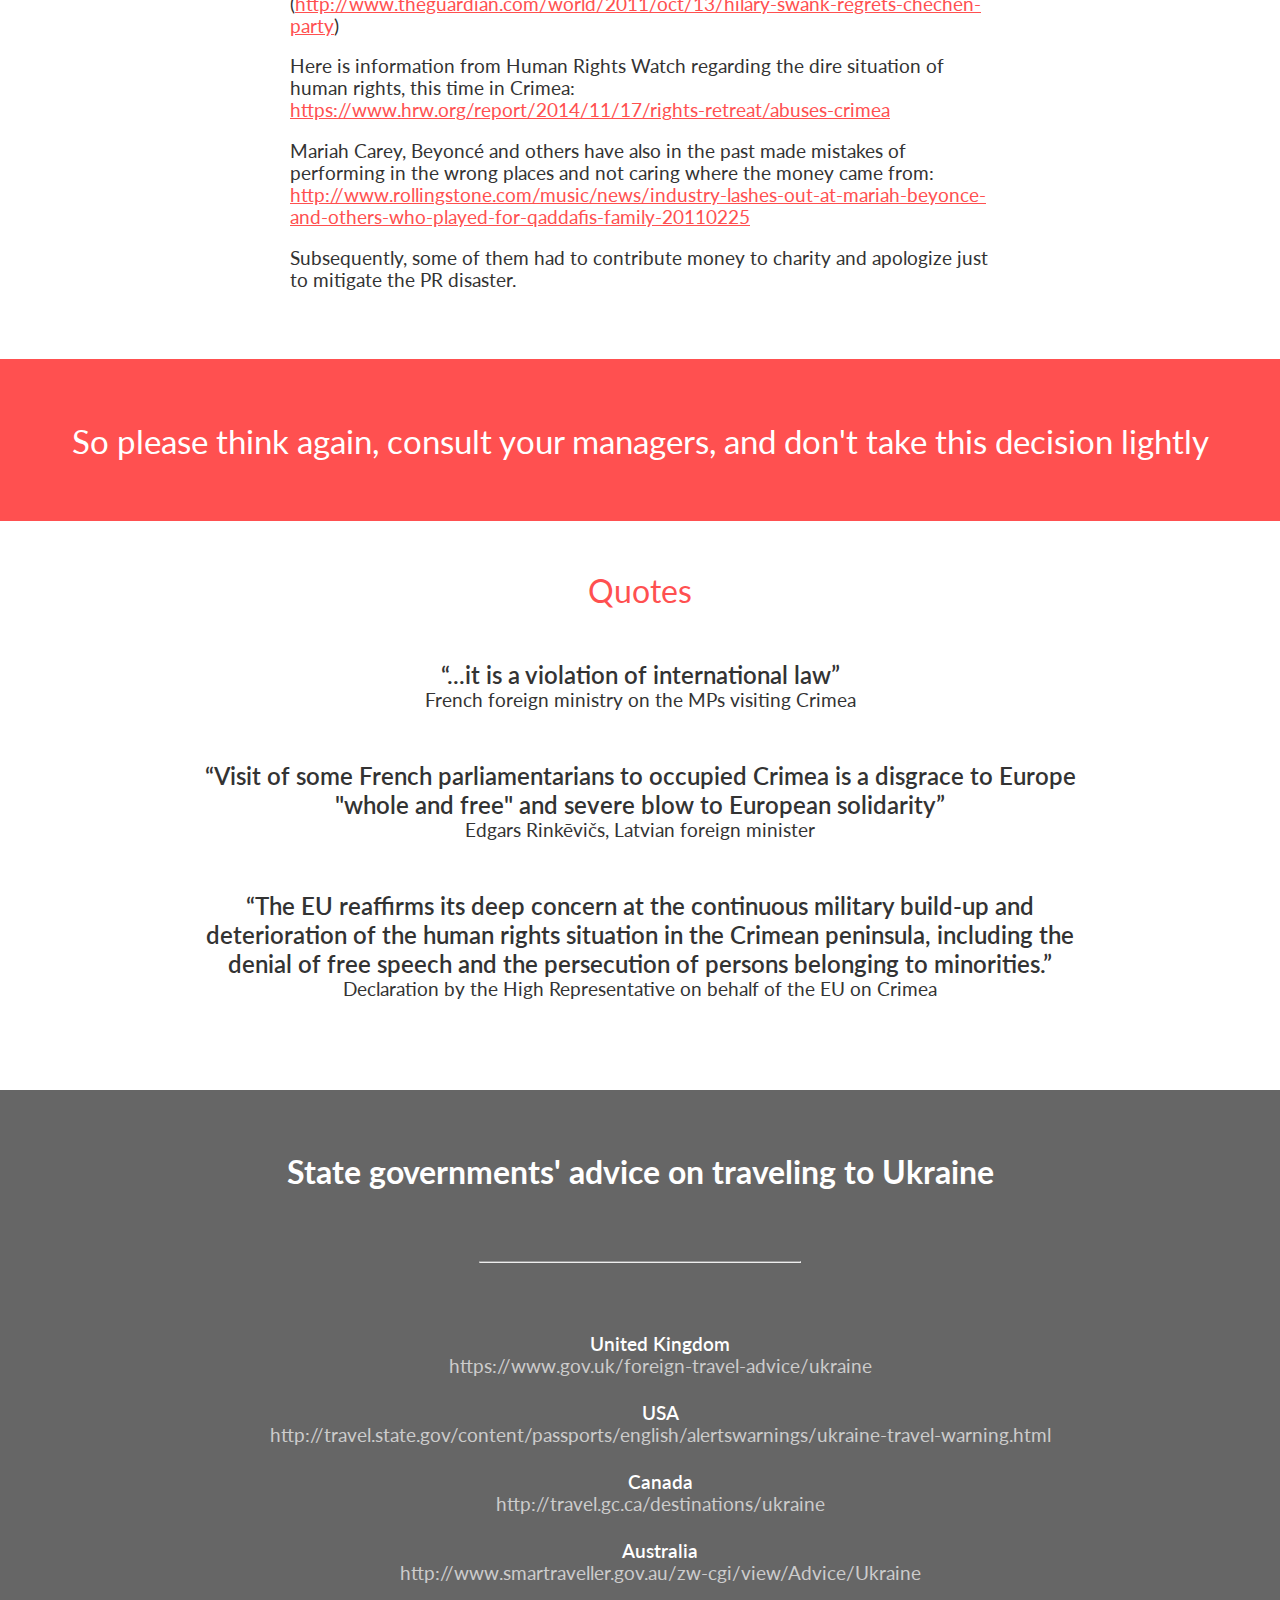
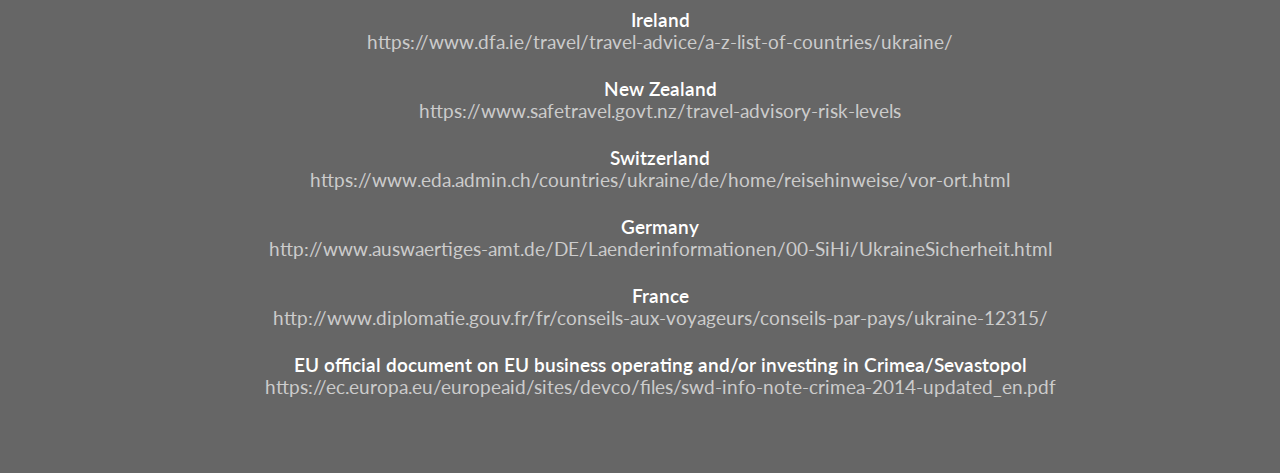
==== commit 3cd48f3a: "Done" ====
--- a/index2.html
+++ b/index2.html
@@ -27,7 +27,7 @@
     <hr class='short-grey' />
     <p>
       <span class='uppercase bold-18'>However, if you go to Crimea you <span class='warning'>WILL</span>:</span>
-      <ul>
+      <ul class='you-will'>
         <li>Go through one of the Russian airports, since there are no direct flights from any of the other countries anymore (Crimean airports are not recognized by ICAO as Russian).</li>
         <li>Perform under Russian flags. Isn't that a political statement?</li>
         <li>Hurt all your Ukrainian fans; some of their friends and family members had to leave everything and flee Crimea to rescue their right to freedom. However, if you visit any Russian territories (the Crimean Peninsula is not), not a single Ukrainian will care.</li>
@@ -98,6 +98,7 @@
   </section>
   <section class='govt-advice'>
     <h3>State governments' advice on traveling to Ukraine</h3>
+    <hr class='short-grey' />
     <ul>
       <li>
         United Kingdom<br />
--- a/style.css
+++ b/style.css
@@ -99,13 +99,13 @@
   color: #333;
 }
 
-li {
+ul.you-will li {
   text-align: left;
   padding-left: 1em;
   text-indent: -.7em;
 }
 
-li:before {
+ul.you-will li:before {
     content: "\2022 ";
     color: red;
 }
@@ -171,6 +171,34 @@
 section.govt-advice {
   background-color: #666;
   color: #fff;
+  padding-top: 30px;
+  padding-bottom: 50px;
+}
+
+section.govt-advice h3 {
+  font-weight: 700;
+  font-size: 24pt;
+}
+
+section.govt-advice ul {
+  list-style-type: none;
+}
+
+section.govt-advice ul li {
+  text-align: center;
+  font-weight: 600;
+  font-size: 14pt;
+  margin-bottom: 25px;
+}
+
+section.govt-advice ul li a {
+  font-weight: 400;
+  color: #ccc;
+  text-decoration: none;
+}
+
+section.govt-advice ul li a:hover {
+  text-decoration: underline;
 }
 
 .bold-18, q {
